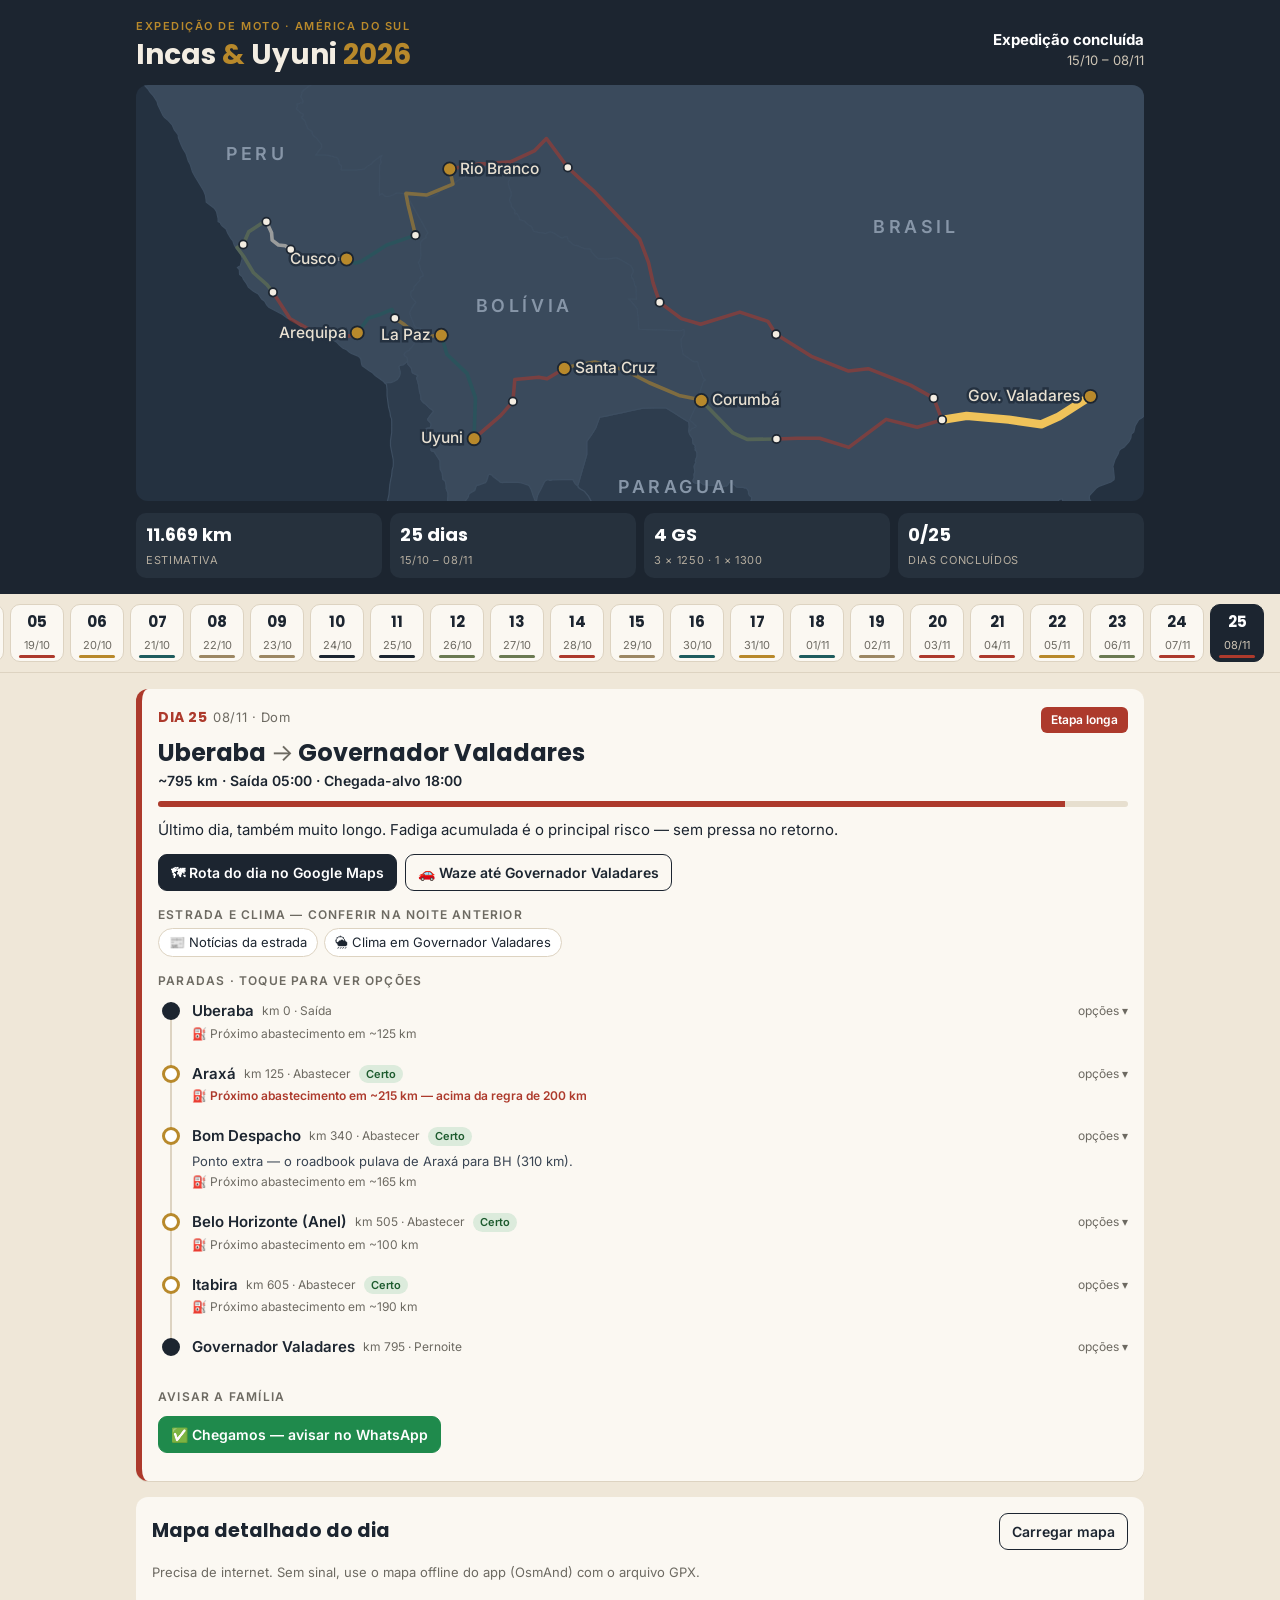
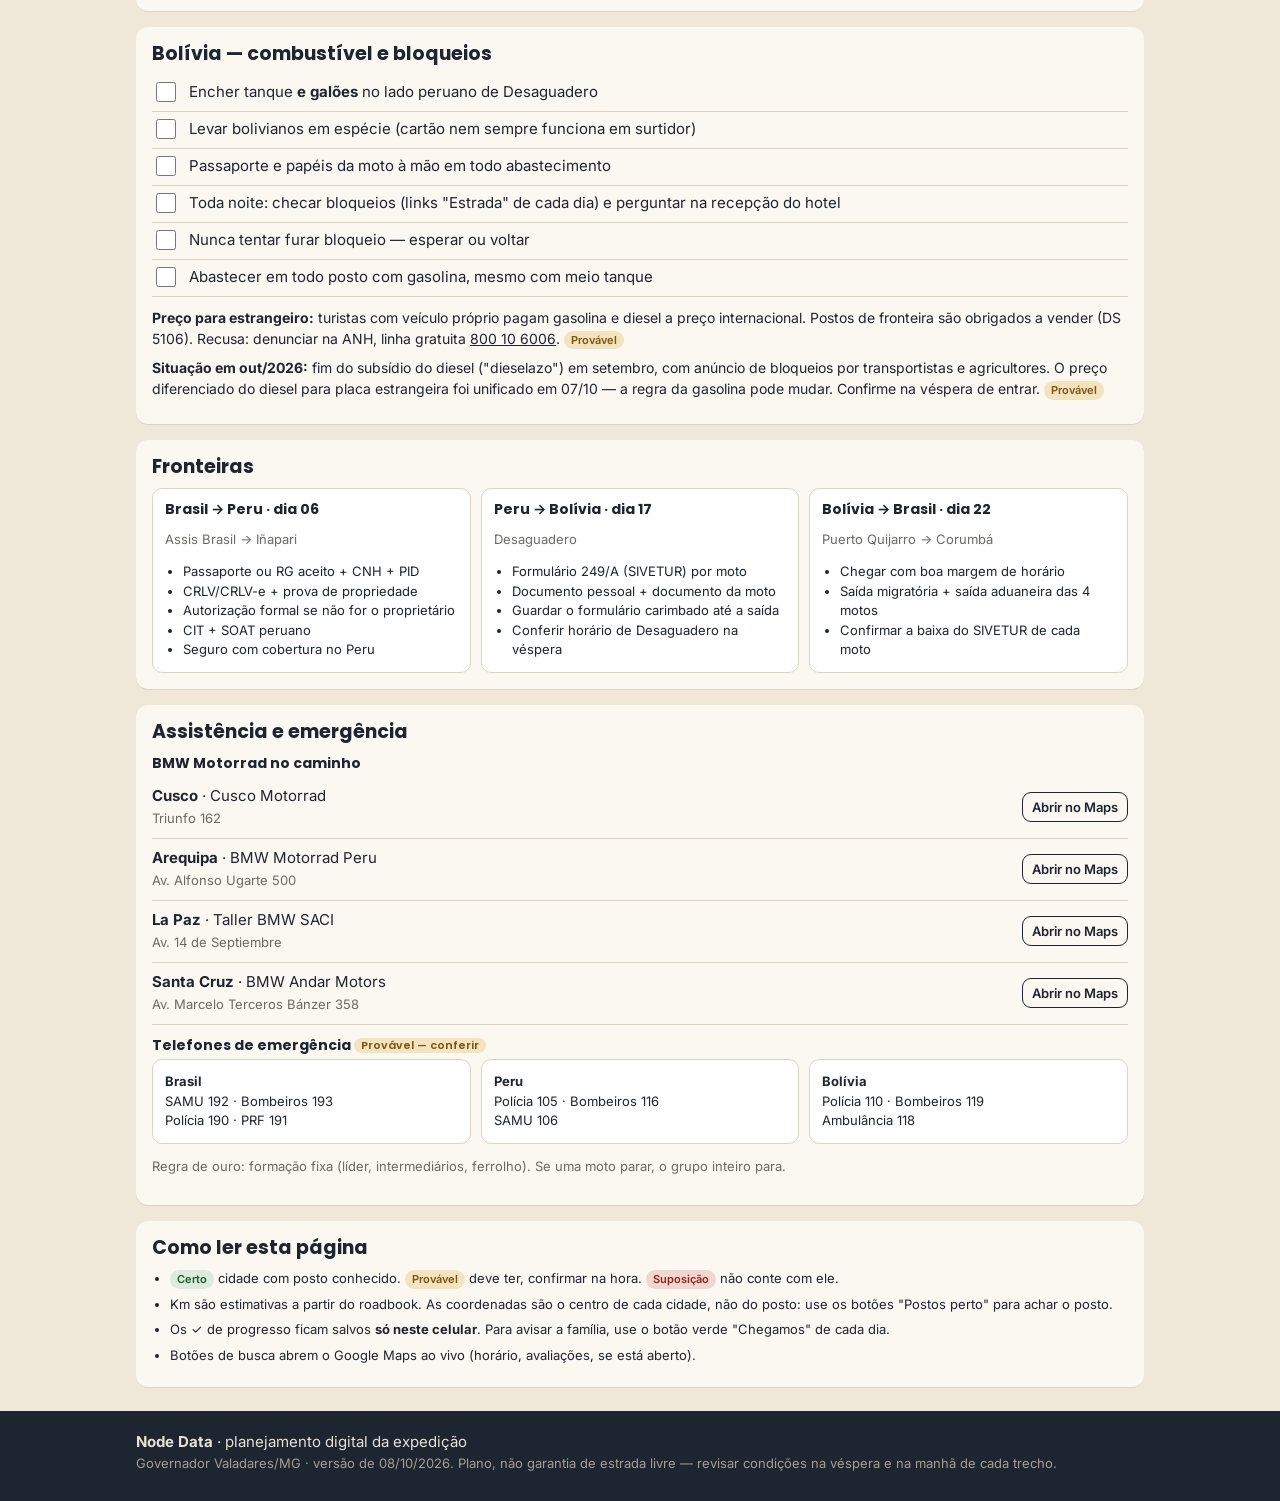
==== index.html @ 9c9b7388 "Site do roteiro Incas & Uyuni 2026 Co-Authored-By: Claude Opus 5.5 <noreply@anthropic.com> Claude-Se" ====
<!doctype html>
<html lang="pt-BR">
<head>
<meta charset="utf-8">
<meta name="viewport" content="width=device-width,initial-scale=1,viewport-fit=cover">
<title>Incas &amp; Uyuni 2026</title>
<meta name="description" content="Roteiro dia a dia da expedição de moto Governador Valadares → Peru → Bolívia → Governador Valadares.">
<meta name="theme-color" content="#1c2530">
<link rel="preconnect" href="https://fonts.googleapis.com">
<link href="https://fonts.googleapis.com/css2?family=Poppins:wght@600;700&family=Inter:wght@400;500;600&display=swap" rel="stylesheet">
<link rel="stylesheet" href="vendor/leaflet.css">
<link rel="stylesheet" href="style.css">
</head>
<body>
<header class="top">
  <div class="wrap top-in">
    <div>
      <div class="eyebrow">Expedição de moto · América do Sul</div>
      <h1>Incas <span class="amp">&amp;</span> Uyuni <span class="yr">2026</span></h1>
    </div>
    <div id="status" class="status"></div>
  </div>
</header>

<section class="hero">
  <div class="wrap">
    <div class="mapbox" id="samap" aria-label="Mapa da rota na América do Sul"></div>
    <div class="stats" id="stats"></div>
  </div>
</section>

<nav class="days" id="days" aria-label="Dias da expedição"></nav>

<main class="wrap">
  <article id="day" class="day"></article>

  <section class="panel" id="detail-map-panel">
    <div class="panel-h">
      <h2>Mapa detalhado do dia</h2>
      <button class="btn ghost" id="loadmap">Carregar mapa</button>
    </div>
    <p class="muted small" id="map-hint">Precisa de internet. Sem sinal, use o mapa offline do app (OsmAnd) com o arquivo GPX.</p>
    <div id="lmap" class="lmap" hidden></div>
  </section>

  <section class="panel" id="bolivia">
    <h2>Bolívia — combustível e bloqueios</h2>
    <ul class="check" data-group="bo">
      <li><label><input type="checkbox" data-k="bo1"> <span>Encher tanque <b>e galões</b> no lado peruano de Desaguadero</span></label></li>
      <li><label><input type="checkbox" data-k="bo2"> <span>Levar bolivianos em espécie (cartão nem sempre funciona em surtidor)</span></label></li>
      <li><label><input type="checkbox" data-k="bo3"> <span>Passaporte e papéis da moto à mão em todo abastecimento</span></label></li>
      <li><label><input type="checkbox" data-k="bo4"> <span>Toda noite: checar bloqueios (links "Estrada" de cada dia) e perguntar na recepção do hotel</span></label></li>
      <li><label><input type="checkbox" data-k="bo5"> <span>Nunca tentar furar bloqueio — esperar ou voltar</span></label></li>
      <li><label><input type="checkbox" data-k="bo6"> <span>Abastecer em todo posto com gasolina, mesmo com meio tanque</span></label></li>
    </ul>
    <div class="note">
      <p><b>Preço para estrangeiro:</b> turistas com veículo próprio pagam gasolina e diesel a preço internacional. Postos de fronteira são obrigados a vender (DS 5106). Recusa: denunciar na ANH, linha gratuita <a href="tel:800106006">800 10 6006</a>. <span class="tag p">Provável</span></p>
      <p><b>Situação em out/2026:</b> fim do subsídio do diesel ("dieselazo") em setembro, com anúncio de bloqueios por transportistas e agricultores. O preço diferenciado do diesel para placa estrangeira foi unificado em 07/10 — a regra da gasolina pode mudar. Confirme na véspera de entrar. <span class="tag p">Provável</span></p>
    </div>
  </section>

  <section class="panel" id="borders">
    <h2>Fronteiras</h2>
    <div class="grid3">
      <div class="card"><h3>Brasil → Peru · dia 06</h3><p class="small muted">Assis Brasil → Iñapari</p><ul class="small"><li>Passaporte ou RG aceito + CNH + PID</li><li>CRLV/CRLV-e + prova de propriedade</li><li>Autorização formal se não for o proprietário</li><li>CIT + SOAT peruano</li><li>Seguro com cobertura no Peru</li></ul></div>
      <div class="card"><h3>Peru → Bolívia · dia 17</h3><p class="small muted">Desaguadero</p><ul class="small"><li>Formulário 249/A (SIVETUR) por moto</li><li>Documento pessoal + documento da moto</li><li>Guardar o formulário carimbado até a saída</li><li>Conferir horário de Desaguadero na véspera</li></ul></div>
      <div class="card"><h3>Bolívia → Brasil · dia 22</h3><p class="small muted">Puerto Quijarro → Corumbá</p><ul class="small"><li>Chegar com boa margem de horário</li><li>Saída migratória + saída aduaneira das 4 motos</li><li>Confirmar a baixa do SIVETUR de cada moto</li></ul></div>
    </div>
  </section>

  <section class="panel" id="help">
    <h2>Assistência e emergência</h2>
    <h3 class="sub">BMW Motorrad no caminho</h3>
    <div id="bmw" class="list"></div>
    <h3 class="sub">Telefones de emergência <span class="tag p">Provável — conferir</span></h3>
    <div class="grid3 small">
      <div class="card"><b>Brasil</b><br>SAMU 192 · Bombeiros 193<br>Polícia 190 · PRF 191</div>
      <div class="card"><b>Peru</b><br>Polícia 105 · Bombeiros 116<br>SAMU 106</div>
      <div class="card"><b>Bolívia</b><br>Polícia 110 · Bombeiros 119<br>Ambulância 118</div>
    </div>
    <p class="small muted">Regra de ouro: formação fixa (líder, intermediários, ferrolho). Se uma moto parar, o grupo inteiro para.</p>
  </section>

  <section class="panel legend">
    <h2>Como ler esta página</h2>
    <ul class="small">
      <li><span class="tag c">Certo</span> cidade com posto conhecido. <span class="tag p">Provável</span> deve ter, confirmar na hora. <span class="tag s">Suposição</span> não conte com ele.</li>
      <li>Km são estimativas a partir do roadbook. As coordenadas são o centro de cada cidade, não do posto: use os botões "Postos perto" para achar o posto.</li>
      <li>Os ✓ de progresso ficam salvos <b>só neste celular</b>. Para avisar a família, use o botão verde "Chegamos" de cada dia.</li>
      <li>Botões de busca abrem o Google Maps ao vivo (horário, avaliações, se está aberto).</li>
    </ul>
  </section>
</main>

<footer class="foot">
  <div class="wrap">
    <div><b>Node Data</b> · planejamento digital da expedição</div>
    <div class="small muted">Governador Valadares/MG · versão de <span id="ver"></span>. Plano, não garantia de estrada livre — revisar condições na véspera e na manhã de cada trecho.</div>
  </div>
</footer>

<script src="data.js"></script>
<script src="samap.js"></script>
<script src="routes.js" onerror="window.ROUTES=null"></script>
<script src="vendor/leaflet.js"></script>
<script src="app.js"></script>
</body>
</html>
---- vendor/leaflet.css ----
/* required styles */

.leaflet-pane,
.leaflet-tile,
.leaflet-marker-icon,
.leaflet-marker-shadow,
.leaflet-tile-container,
.leaflet-pane > svg,
.leaflet-pane > canvas,
.leaflet-zoom-box,
.leaflet-image-layer,
.leaflet-layer {
	position: absolute;
	left: 0;
	top: 0;
	}
.leaflet-container {
	overflow: hidden;
	}
.leaflet-tile,
.leaflet-marker-icon,
.leaflet-marker-shadow {
	-webkit-user-select: none;
	   -moz-user-select: none;
	        user-select: none;
	  -webkit-user-drag: none;
	}
/* Prevents IE11 from highlighting tiles in blue */
.leaflet-tile::selection {
	background: transparent;
}
/* Safari renders non-retina tile on retina better with this, but Chrome is worse */
.leaflet-safari .leaflet-tile {
	image-rendering: -webkit-optimize-contrast;
	}
/* hack that prevents hw layers "stretching" when loading new tiles */
.leaflet-safari .leaflet-tile-container {
	width: 1600px;
	height: 1600px;
	-webkit-transform-origin: 0 0;
	}
.leaflet-marker-icon,
.leaflet-marker-shadow {
	display: block;
	}
/* .leaflet-container svg: reset svg max-width decleration shipped in Joomla! (joomla.org) 3.x */
/* .leaflet-container img: map is broken in FF if you have max-width: 100% on tiles */
.leaflet-container .leaflet-overlay-pane svg {
	max-width: none !important;
	max-height: none !important;
	}
.leaflet-container .leaflet-marker-pane img,
.leaflet-container .leaflet-shadow-pane img,
.leaflet-container .leaflet-tile-pane img,
.leaflet-container img.leaflet-image-layer,
.leaflet-container .leaflet-tile {
	max-width: none !important;
	max-height: none !important;
	width: auto;
	padding: 0;
	}

.leaflet-container img.leaflet-tile {
	/* See: https://bugs.chromium.org/p/chromium/issues/detail?id=600120 */
	mix-blend-mode: plus-lighter;
}

.leaflet-container.leaflet-touch-zoom {
	-ms-touch-action: pan-x pan-y;
	touch-action: pan-x pan-y;
	}
.leaflet-container.leaflet-touch-drag {
	-ms-touch-action: pinch-zoom;
	/* Fallback for FF which doesn't support pinch-zoom */
	touch-action: none;
	touch-action: pinch-zoom;
}
.leaflet-container.leaflet-touch-drag.leaflet-touch-zoom {
	-ms-touch-action: none;
	touch-action: none;
}
.leaflet-container {
	-webkit-tap-highlight-color: transparent;
}
.leaflet-container a {
	-webkit-tap-highlight-color: rgba(51, 181, 229, 0.4);
}
.leaflet-tile {
	filter: inherit;
	visibility: hidden;
	}
.leaflet-tile-loaded {
	visibility: inherit;
	}
.leaflet-zoom-box {
	width: 0;
	height: 0;
	-moz-box-sizing: border-box;
	     box-sizing: border-box;
	z-index: 800;
	}
/* workaround for https://bugzilla.mozilla.org/show_bug.cgi?id=888319 */
.leaflet-overlay-pane svg {
	-moz-user-select: none;
	}

.leaflet-pane         { z-index: 400; }

.leaflet-tile-pane    { z-index: 200; }
.leaflet-overlay-pane { z-index: 400; }
.leaflet-shadow-pane  { z-index: 500; }
.leaflet-marker-pane  { z-index: 600; }
.leaflet-tooltip-pane   { z-index: 650; }
.leaflet-popup-pane   { z-index: 700; }

.leaflet-map-pane canvas { z-index: 100; }
.leaflet-map-pane svg    { z-index: 200; }

.leaflet-vml-shape {
	width: 1px;
	height: 1px;
	}
.lvml {
	behavior: url(#default#VML);
	display: inline-block;
	position: absolute;
	}


/* control positioning */

.leaflet-control {
	position: relative;
	z-index: 800;
	pointer-events: visiblePainted; /* IE 9-10 doesn't have auto */
	pointer-events: auto;
	}
.leaflet-top,
.leaflet-bottom {
	position: absolute;
	z-index: 1000;
	pointer-events: none;
	}
.leaflet-top {
	top: 0;
	}
.leaflet-right {
	right: 0;
	}
.leaflet-bottom {
	bottom: 0;
	}
.leaflet-left {
	left: 0;
	}
.leaflet-control {
	float: left;
	clear: both;
	}
.leaflet-right .leaflet-control {
	float: right;
	}
.leaflet-top .leaflet-control {
	margin-top: 10px;
	}
.leaflet-bottom .leaflet-control {
	margin-bottom: 10px;
	}
.leaflet-left .leaflet-control {
	margin-left: 10px;
	}
.leaflet-right .leaflet-control {
	margin-right: 10px;
	}


/* zoom and fade animations */

.leaflet-fade-anim .leaflet-popup {
	opacity: 0;
	-webkit-transition: opacity 0.2s linear;
	   -moz-transition: opacity 0.2s linear;
	        transition: opacity 0.2s linear;
	}
.leaflet-fade-anim .leaflet-map-pane .leaflet-popup {
	opacity: 1;
	}
.leaflet-zoom-animated {
	-webkit-transform-origin: 0 0;
	    -ms-transform-origin: 0 0;
	        transform-origin: 0 0;
	}
svg.leaflet-zoom-animated {
	will-change: transform;
}

.leaflet-zoom-anim .leaflet-zoom-animated {
	-webkit-transition: -webkit-transform 0.25s cubic-bezier(0,0,0.25,1);
	   -moz-transition:    -moz-transform 0.25s cubic-bezier(0,0,0.25,1);
	        transition:         transform 0.25s cubic-bezier(0,0,0.25,1);
	}
.leaflet-zoom-anim .leaflet-tile,
.leaflet-pan-anim .leaflet-tile {
	-webkit-transition: none;
	   -moz-transition: none;
	        transition: none;
	}

.leaflet-zoom-anim .leaflet-zoom-hide {
	visibility: hidden;
	}


/* cursors */

.leaflet-interactive {
	cursor: pointer;
	}
.leaflet-grab {
	cursor: -webkit-grab;
	cursor:    -moz-grab;
	cursor:         grab;
	}
.leaflet-crosshair,
.leaflet-crosshair .leaflet-interactive {
	cursor: crosshair;
	}
.leaflet-popup-pane,
.leaflet-control {
	cursor: auto;
	}
.leaflet-dragging .leaflet-grab,
.leaflet-dragging .leaflet-grab .leaflet-interactive,
.leaflet-dragging .leaflet-marker-draggable {
	cursor: move;
	cursor: -webkit-grabbing;
	cursor:    -moz-grabbing;
	cursor:         grabbing;
	}

/* marker & overlays interactivity */
.leaflet-marker-icon,
.leaflet-marker-shadow,
.leaflet-image-layer,
.leaflet-pane > svg path,
.leaflet-tile-container {
	pointer-events: none;
	}

.leaflet-marker-icon.leaflet-interactive,
.leaflet-image-layer.leaflet-interactive,
.leaflet-pane > svg path.leaflet-interactive,
svg.leaflet-image-layer.leaflet-interactive path {
	pointer-events: visiblePainted; /* IE 9-10 doesn't have auto */
	pointer-events: auto;
	}

/* visual tweaks */

.leaflet-container {
	background: #ddd;
	outline-offset: 1px;
	}
.leaflet-container a {
	color: #0078A8;
	}
.leaflet-zoom-box {
	border: 2px dotted #38f;
	background: rgba(255,255,255,0.5);
	}


/* general typography */
.leaflet-container {
	font-family: "Helvetica Neue", Arial, Helvetica, sans-serif;
	font-size: 12px;
	font-size: 0.75rem;
	line-height: 1.5;
	}


/* general toolbar styles */

.leaflet-bar {
	box-shadow: 0 1px 5px rgba(0,0,0,0.65);
	border-radius: 4px;
	}
.leaflet-bar a {
	background-color: #fff;
	border-bottom: 1px solid #ccc;
	width: 26px;
	height: 26px;
	line-height: 26px;
	display: block;
	text-align: center;
	text-decoration: none;
	color: black;
	}
.leaflet-bar a,
.leaflet-control-layers-toggle {
	background-position: 50% 50%;
	background-repeat: no-repeat;
	display: block;
	}
.leaflet-bar a:hover,
.leaflet-bar a:focus {
	background-color: #f4f4f4;
	}
.leaflet-bar a:first-child {
	border-top-left-radius: 4px;
	border-top-right-radius: 4px;
	}
.leaflet-bar a:last-child {
	border-bottom-left-radius: 4px;
	border-bottom-right-radius: 4px;
	border-bottom: none;
	}
.leaflet-bar a.leaflet-disabled {
	cursor: default;
	background-color: #f4f4f4;
	color: #bbb;
	}

.leaflet-touch .leaflet-bar a {
	width: 30px;
	height: 30px;
	line-height: 30px;
	}
.leaflet-touch .leaflet-bar a:first-child {
	border-top-left-radius: 2px;
	border-top-right-radius: 2px;
	}
.leaflet-touch .leaflet-bar a:last-child {
	border-bottom-left-radius: 2px;
	border-bottom-right-radius: 2px;
	}

/* zoom control */

.leaflet-control-zoom-in,
.leaflet-control-zoom-out {
	font: bold 18px 'Lucida Console', Monaco, monospace;
	text-indent: 1px;
	}

.leaflet-touch .leaflet-control-zoom-in, .leaflet-touch .leaflet-control-zoom-out  {
	font-size: 22px;
	}


/* layers control */

.leaflet-control-layers {
	box-shadow: 0 1px 5px rgba(0,0,0,0.4);
	background: #fff;
	border-radius: 5px;
	}
.leaflet-control-layers-toggle {
	background-image: url(images/layers.png);
	width: 36px;
	height: 36px;
	}
.leaflet-retina .leaflet-control-layers-toggle {
	background-image: url(images/layers-2x.png);
	background-size: 26px 26px;
	}
.leaflet-touch .leaflet-control-layers-toggle {
	width: 44px;
	height: 44px;
	}
.leaflet-control-layers .leaflet-control-layers-list,
.leaflet-control-layers-expanded .leaflet-control-layers-toggle {
	display: none;
	}
.leaflet-control-layers-expanded .leaflet-control-layers-list {
	display: block;
	position: relative;
	}
.leaflet-control-layers-expanded {
	padding: 6px 10px 6px 6px;
	color: #333;
	background: #fff;
	}
.leaflet-control-layers-scrollbar {
	overflow-y: scroll;
	overflow-x: hidden;
	padding-right: 5px;
	}
.leaflet-control-layers-selector {
	margin-top: 2px;
	position: relative;
	top: 1px;
	}
.leaflet-control-layers label {
	display: block;
	font-size: 13px;
	font-size: 1.08333em;
	}
.leaflet-control-layers-separator {
	height: 0;
	border-top: 1px solid #ddd;
	margin: 5px -10px 5px -6px;
	}

/* Default icon URLs */
.leaflet-default-icon-path { /* used only in path-guessing heuristic, see L.Icon.Default */
	background-image: url(images/marker-icon.png);
	}


/* attribution and scale controls */

.leaflet-container .leaflet-control-attribution {
	background: #fff;
	background: rgba(255, 255, 255, 0.8);
	margin: 0;
	}
.leaflet-control-attribution,
.leaflet-control-scale-line {
	padding: 0 5px;
	color: #333;
	line-height: 1.4;
	}
.leaflet-control-attribution a {
	text-decoration: none;
	}
.leaflet-control-attribution a:hover,
.leaflet-control-attribution a:focus {
	text-decoration: underline;
	}
.leaflet-attribution-flag {
	display: inline !important;
	vertical-align: baseline !important;
	width: 1em;
	height: 0.6669em;
	}
.leaflet-left .leaflet-control-scale {
	margin-left: 5px;
	}
.leaflet-bottom .leaflet-control-scale {
	margin-bottom: 5px;
	}
.leaflet-control-scale-line {
	border: 2px solid #777;
	border-top: none;
	line-height: 1.1;
	padding: 2px 5px 1px;
	white-space: nowrap;
	-moz-box-sizing: border-box;
	     box-sizing: border-box;
	background: rgba(255, 255, 255, 0.8);
	text-shadow: 1px 1px #fff;
	}
.leaflet-control-scale-line:not(:first-child) {
	border-top: 2px solid #777;
	border-bottom: none;
	margin-top: -2px;
	}
.leaflet-control-scale-line:not(:first-child):not(:last-child) {
	border-bottom: 2px solid #777;
	}

.leaflet-touch .leaflet-control-attribution,
.leaflet-touch .leaflet-control-layers,
.leaflet-touch .leaflet-bar {
	box-shadow: none;
	}
.leaflet-touch .leaflet-control-layers,
.leaflet-touch .leaflet-bar {
	border: 2px solid rgba(0,0,0,0.2);
	background-clip: padding-box;
	}


/* popup */

.leaflet-popup {
	position: absolute;
	text-align: center;
	margin-bottom: 20px;
	}
.leaflet-popup-content-wrapper {
	padding: 1px;
	text-align: left;
	border-radius: 12px;
	}
.leaflet-popup-content {
	margin: 13px 24px 13px 20px;
	line-height: 1.3;
	font-size: 13px;
	font-size: 1.08333em;
	min-height: 1px;
	}
.leaflet-popup-content p {
	margin: 17px 0;
	margin: 1.3em 0;
	}
.leaflet-popup-tip-container {
	width: 40px;
	height: 20px;
	position: absolute;
	left: 50%;
	margin-top: -1px;
	margin-left: -20px;
	overflow: hidden;
	pointer-events: none;
	}
.leaflet-popup-tip {
	width: 17px;
	height: 17px;
	padding: 1px;

	margin: -10px auto 0;
	pointer-events: auto;

	-webkit-transform: rotate(45deg);
	   -moz-transform: rotate(45deg);
	    -ms-transform: rotate(45deg);
	        transform: rotate(45deg);
	}
.leaflet-popup-content-wrapper,
.leaflet-popup-tip {
	background: white;
	color: #333;
	box-shadow: 0 3px 14px rgba(0,0,0,0.4);
	}
.leaflet-container a.leaflet-popup-close-button {
	position: absolute;
	top: 0;
	right: 0;
	border: none;
	text-align: center;
	width: 24px;
	height: 24px;
	font: 16px/24px Tahoma, Verdana, sans-serif;
	color: #757575;
	text-decoration: none;
	background: transparent;
	}
.leaflet-container a.leaflet-popup-close-button:hover,
.leaflet-container a.leaflet-popup-close-button:focus {
	color: #585858;
	}
.leaflet-popup-scrolled {
	overflow: auto;
	}

.leaflet-oldie .leaflet-popup-content-wrapper {
	-ms-zoom: 1;
	}
.leaflet-oldie .leaflet-popup-tip {
	width: 24px;
	margin: 0 auto;

	-ms-filter: "progid:DXImageTransform.Microsoft.Matrix(M11=0.70710678, M12=0.70710678, M21=-0.70710678, M22=0.70710678)";
	filter: progid:DXImageTransform.Microsoft.Matrix(M11=0.70710678, M12=0.70710678, M21=-0.70710678, M22=0.70710678);
	}

.leaflet-oldie .leaflet-control-zoom,
.leaflet-oldie .leaflet-control-layers,
.leaflet-oldie .leaflet-popup-content-wrapper,
.leaflet-oldie .leaflet-popup-tip {
	border: 1px solid #999;
	}


/* div icon */

.leaflet-div-icon {
	background: #fff;
	border: 1px solid #666;
	}


/* Tooltip */
/* Base styles for the element that has a tooltip */
.leaflet-tooltip {
	position: absolute;
	padding: 6px;
	background-color: #fff;
	border: 1px solid #fff;
	border-radius: 3px;
	color: #222;
	white-space: nowrap;
	-webkit-user-select: none;
	-moz-user-select: none;
	-ms-user-select: none;
	user-select: none;
	pointer-events: none;
	box-shadow: 0 1px 3px rgba(0,0,0,0.4);
	}
.leaflet-tooltip.leaflet-interactive {
	cursor: pointer;
	pointer-events: auto;
	}
.leaflet-tooltip-top:before,
.leaflet-tooltip-bottom:before,
.leaflet-tooltip-left:before,
.leaflet-tooltip-right:before {
	position: absolute;
	pointer-events: none;
	border: 6px solid transparent;
	background: transparent;
	content: "";
	}

/* Directions */

.leaflet-tooltip-bottom {
	margin-top: 6px;
}
.leaflet-tooltip-top {
	margin-top: -6px;
}
.leaflet-tooltip-bottom:before,
.leaflet-tooltip-top:before {
	left: 50%;
	margin-left: -6px;
	}
.leaflet-tooltip-top:before {
	bottom: 0;
	margin-bottom: -12px;
	border-top-color: #fff;
	}
.leaflet-tooltip-bottom:before {
	top: 0;
	margin-top: -12px;
	margin-left: -6px;
	border-bottom-color: #fff;
	}
.leaflet-tooltip-left {
	margin-left: -6px;
}
.leaflet-tooltip-right {
	margin-left: 6px;
}
.leaflet-tooltip-left:before,
.leaflet-tooltip-right:before {
	top: 50%;
	margin-top: -6px;
	}
.leaflet-tooltip-left:before {
	right: 0;
	margin-right: -12px;
	border-left-color: #fff;
	}
.leaflet-tooltip-right:before {
	left: 0;
	margin-left: -12px;
	border-right-color: #fff;
	}

/* Printing */

@media print {
	/* Prevent printers from removing background-images of controls. */
	.leaflet-control {
		-webkit-print-color-adjust: exact;
		print-color-adjust: exact;
		}
	}
---- style.css ----
:root{
  --ink:#1c2530; --ink2:#3a4553; --muted:#6d6a62; --paper:#efe7d8; --card:#fbf8f2; --line:#ddd3c1;
  --gold:#b8892b; --red:#ad3a2c; --teal:#1f5c5e; --olive:#6b7a52; --tan:#9c8763; --night:#1c2530;
  --green:#1f8a4c; --r:12px; color-scheme:light;
}
*{box-sizing:border-box}
html{-webkit-text-size-adjust:100%}
body{margin:0;background:var(--paper);color:var(--ink);font:15px/1.5 Inter,system-ui,-apple-system,"Segoe UI",Roboto,sans-serif}
h1,h2,h3{font-family:Poppins,Inter,system-ui,sans-serif;line-height:1.15;margin:0}
a{color:inherit}
.wrap{max-width:1040px;margin:0 auto;padding:0 16px}
.small{font-size:13px}.muted{color:var(--muted)}
.tag{display:inline-block;font-size:11px;font-weight:600;padding:1px 7px;border-radius:99px;vertical-align:middle;white-space:nowrap}
.tag.c{background:#dcebdc;color:#1d5b2e}.tag.p{background:#f3e3bf;color:#7a5410}.tag.s{background:#f2d6d0;color:#8a2a1d}

/* topo */
.top{background:var(--night);color:#f3ede2;padding:18px 0 14px}
.top-in{display:flex;justify-content:space-between;align-items:flex-end;gap:12px;flex-wrap:wrap}
.eyebrow{font-size:11px;letter-spacing:.14em;text-transform:uppercase;color:var(--gold);font-weight:600}
.top h1{font-size:28px;margin-top:4px}.amp,.yr{color:var(--gold)}
.status{font-size:13px;color:#cfc6b6;text-align:right}
.status b{color:#fff;font-size:15px}

/* mapa estilizado */
.hero{background:var(--night);padding:0 0 16px}
.mapbox{position:relative;border-radius:var(--r);overflow:hidden;background:#243140}
.mapbox svg{display:block;width:100%;height:auto}
.mapbox .country{fill:#2e3d4e;stroke:#3d4e61;stroke-width:1}
.mapbox .country.on{fill:#3a4a5c}
.mapbox .clabel{fill:#8796a8;font:600 15px Inter,sans-serif;letter-spacing:.2em;text-transform:uppercase}
.mapbox .seg{fill:none;stroke-linecap:round;stroke-linejoin:round;stroke-width:3;opacity:.55;cursor:pointer}
.mapbox .seg.done{opacity:.95}
.mapbox .seg.sel{stroke-width:7;opacity:1}
.mapbox .seg-hit{fill:none;stroke:transparent;stroke-width:22;cursor:pointer}
.mapbox .city{fill:#f3ede2;stroke:var(--night);stroke-width:1.5}
.mapbox .city.big{fill:var(--gold)}
.mapbox .cname{fill:#e9e1d2;font:500 13px Inter,sans-serif;paint-order:stroke;stroke:#243140;stroke-width:4px}
.stats{display:grid;grid-template-columns:repeat(4,1fr);gap:8px;margin-top:12px;color:#f3ede2}
.stats div{background:#26313d;border-radius:10px;padding:8px 10px}
.stats b{display:block;font:700 18px Poppins,sans-serif;color:#fff}
.stats span{font-size:11px;color:#b5ad9f;text-transform:uppercase;letter-spacing:.06em}

/* faixa de dias */
.days{position:sticky;top:0;z-index:500;background:var(--paper);border-bottom:1px solid var(--line);display:flex;gap:6px;overflow-x:auto;padding:10px 16px;scrollbar-width:none}
.days::-webkit-scrollbar{display:none}
.chip{flex:0 0 auto;border:1px solid var(--line);background:var(--card);border-radius:10px;padding:5px 9px;text-align:center;cursor:pointer;font:inherit;color:var(--ink);min-width:54px;position:relative}
.chip b{display:block;font:700 15px Poppins,sans-serif}
.chip small{font-size:11px;color:var(--muted)}
.chip i{position:absolute;left:8px;right:8px;bottom:3px;height:3px;border-radius:2px}
.chip.sel{background:var(--night);color:#fff;border-color:var(--night)}
.chip.sel small{color:#cfc6b6}
.chip.today::after{content:"hoje";position:absolute;top:-7px;right:-4px;background:var(--gold);color:#fff;font-size:9px;font-weight:700;padding:0 5px;border-radius:6px}
.chip.ok{border-color:var(--green)}
.chip.ok::before{content:"✓";position:absolute;top:-2px;left:4px;font-size:11px;color:var(--green);font-weight:700}

/* card do dia */
.day{margin:16px 0;background:var(--card);border-radius:var(--r);border-left:6px solid var(--red);padding:18px 16px 16px;box-shadow:0 1px 0 var(--line)}
.day-h{display:flex;justify-content:space-between;align-items:flex-start;gap:10px;flex-wrap:wrap}
.dnum{font:700 14px Poppins,sans-serif;letter-spacing:.04em}
.dnum span{font:400 13px Inter,sans-serif;color:var(--muted);margin-left:6px}
.badge{font-size:12px;font-weight:600;color:#fff;padding:4px 10px;border-radius:6px}
.day h2{font-size:24px;margin:6px 0 4px}
.day h2 .arr{color:var(--muted);font-weight:400}
.meta{font-weight:600;font-size:14px}
.bar{height:6px;background:#e7dfcf;border-radius:3px;margin:10px 0 12px;overflow:hidden}
.bar i{display:block;height:100%}
.lead{margin:0 0 12px}
.alert{border:1px solid;border-radius:10px;padding:10px 12px;margin:10px 0;font-size:14px}
.alert b{display:inline-block;color:#fff;font-size:11px;padding:2px 7px;border-radius:4px;margin-right:6px;letter-spacing:.04em}
.alert.warn{border-color:#d9b26a;background:#fbf2df}.alert.warn b{background:var(--gold)}
.alert.emerg{border-color:#c9c0ae;background:#f5f0e6}.alert.emerg b{background:var(--ink2)}
.alert.alt{border-color:#a8c1c0;background:#ecf3f2}.alert.alt b{background:var(--teal)}
.actions{display:flex;flex-wrap:wrap;gap:8px;margin:12px 0}
.btn{display:inline-flex;align-items:center;gap:6px;border:1px solid var(--ink);background:var(--ink);color:#fff;border-radius:9px;padding:9px 12px;font:600 14px Inter,sans-serif;text-decoration:none;cursor:pointer}
.btn.ghost{background:transparent;color:var(--ink)}
.btn.wa{background:var(--green);border-color:var(--green)}
.btn.sm{padding:6px 9px;font-size:13px}
.links{display:flex;flex-wrap:wrap;gap:6px;margin:6px 0 2px}
.links a{font-size:13px;border:1px solid var(--line);background:#fff;border-radius:99px;padding:4px 10px;text-decoration:none}
.links a:hover{border-color:var(--ink2)}
.sec-t{font:600 12px Inter,sans-serif;text-transform:uppercase;letter-spacing:.1em;color:var(--muted);margin:16px 0 6px}

/* paradas */
.stops{list-style:none;margin:0;padding:0}
.stop{position:relative;padding:0 0 0 34px}
.stop::before{content:"";position:absolute;left:12px;top:0;bottom:0;width:2px;background:var(--line)}
.stop:first-child::before{top:18px}.stop:last-child::before{bottom:calc(100% - 18px)}
.dot{position:absolute;left:4px;top:8px;width:18px;height:18px;border-radius:50%;background:#fff;border:3px solid var(--ink2);display:grid;place-items:center;font-size:10px}
.stop.fuel .dot{border-color:var(--gold)}
.stop.border .dot{border-color:var(--red);border-radius:4px}
.stop.end .dot,.stop.start .dot{background:var(--ink);border-color:var(--ink)}
.stop.done .dot{background:var(--green);border-color:var(--green);color:#fff}
.stop.done .dot::after{content:"✓";font-weight:700}
.sbox{padding:6px 0 14px}
.srow{display:flex;align-items:center;gap:8px;flex-wrap:wrap;cursor:pointer}
.sname{font-weight:600;font-size:15px}
.skm{font-size:12px;color:var(--muted)}
.gap{font-size:12px;color:var(--muted);margin:2px 0 0}
.gap.over{color:var(--red);font-weight:600}
.snote{font-size:13px;color:var(--ink2);margin:4px 0 0}
.sx{display:none;margin-top:8px}
.stop.open .sx{display:block}
.tick{display:flex;align-items:center;gap:8px;font-size:14px;margin:6px 0}
.tick input{width:20px;height:20px;accent-color:var(--green)}
.toggle{font-size:12px;color:var(--muted);margin-left:auto}

/* painéis */
.panel{background:var(--card);border-radius:var(--r);padding:16px;margin:16px 0;box-shadow:0 1px 0 var(--line)}
.panel h2{font-size:19px;margin-bottom:10px}
.panel-h{display:flex;justify-content:space-between;align-items:center;gap:8px}
.panel-h h2{margin:0}
h3.sub{font-size:14px;margin:12px 0 6px}
.lmap{height:420px;border-radius:10px;margin-top:10px;z-index:1}
.check{list-style:none;padding:0;margin:0 0 10px}
.check li{padding:6px 0;border-bottom:1px solid var(--line)}
.check label{display:flex;gap:10px;align-items:flex-start}
.check input{width:20px;height:20px;flex:0 0 auto;accent-color:var(--green);margin-top:1px}
.note p{margin:8px 0;font-size:14px}
.grid3{display:grid;grid-template-columns:repeat(3,1fr);gap:10px}
.card{background:#fff;border:1px solid var(--line);border-radius:10px;padding:12px}
.card h3{font-size:14px}
.card ul{padding-left:18px;margin:6px 0 0}
.list .item{display:flex;justify-content:space-between;align-items:center;gap:8px;padding:8px 0;border-bottom:1px solid var(--line);flex-wrap:wrap}
.legend ul{padding-left:18px;margin:0}
.legend li{margin:6px 0}
.foot{background:var(--night);color:#e9e1d2;padding:20px 0 28px;margin-top:24px}
.foot .muted{color:#a79f91}
.leaflet-popup-content{font:13px/1.45 Inter,sans-serif;margin:10px 12px}
.leaflet-popup-content .links a{font-size:12px;padding:3px 8px}

@media (max-width:720px){
  .grid3{grid-template-columns:1fr}
  .stats{grid-template-columns:repeat(2,1fr)}
  .top h1{font-size:24px}
  .status{text-align:left}
  .day h2{font-size:21px}
  .lmap{height:360px}
}
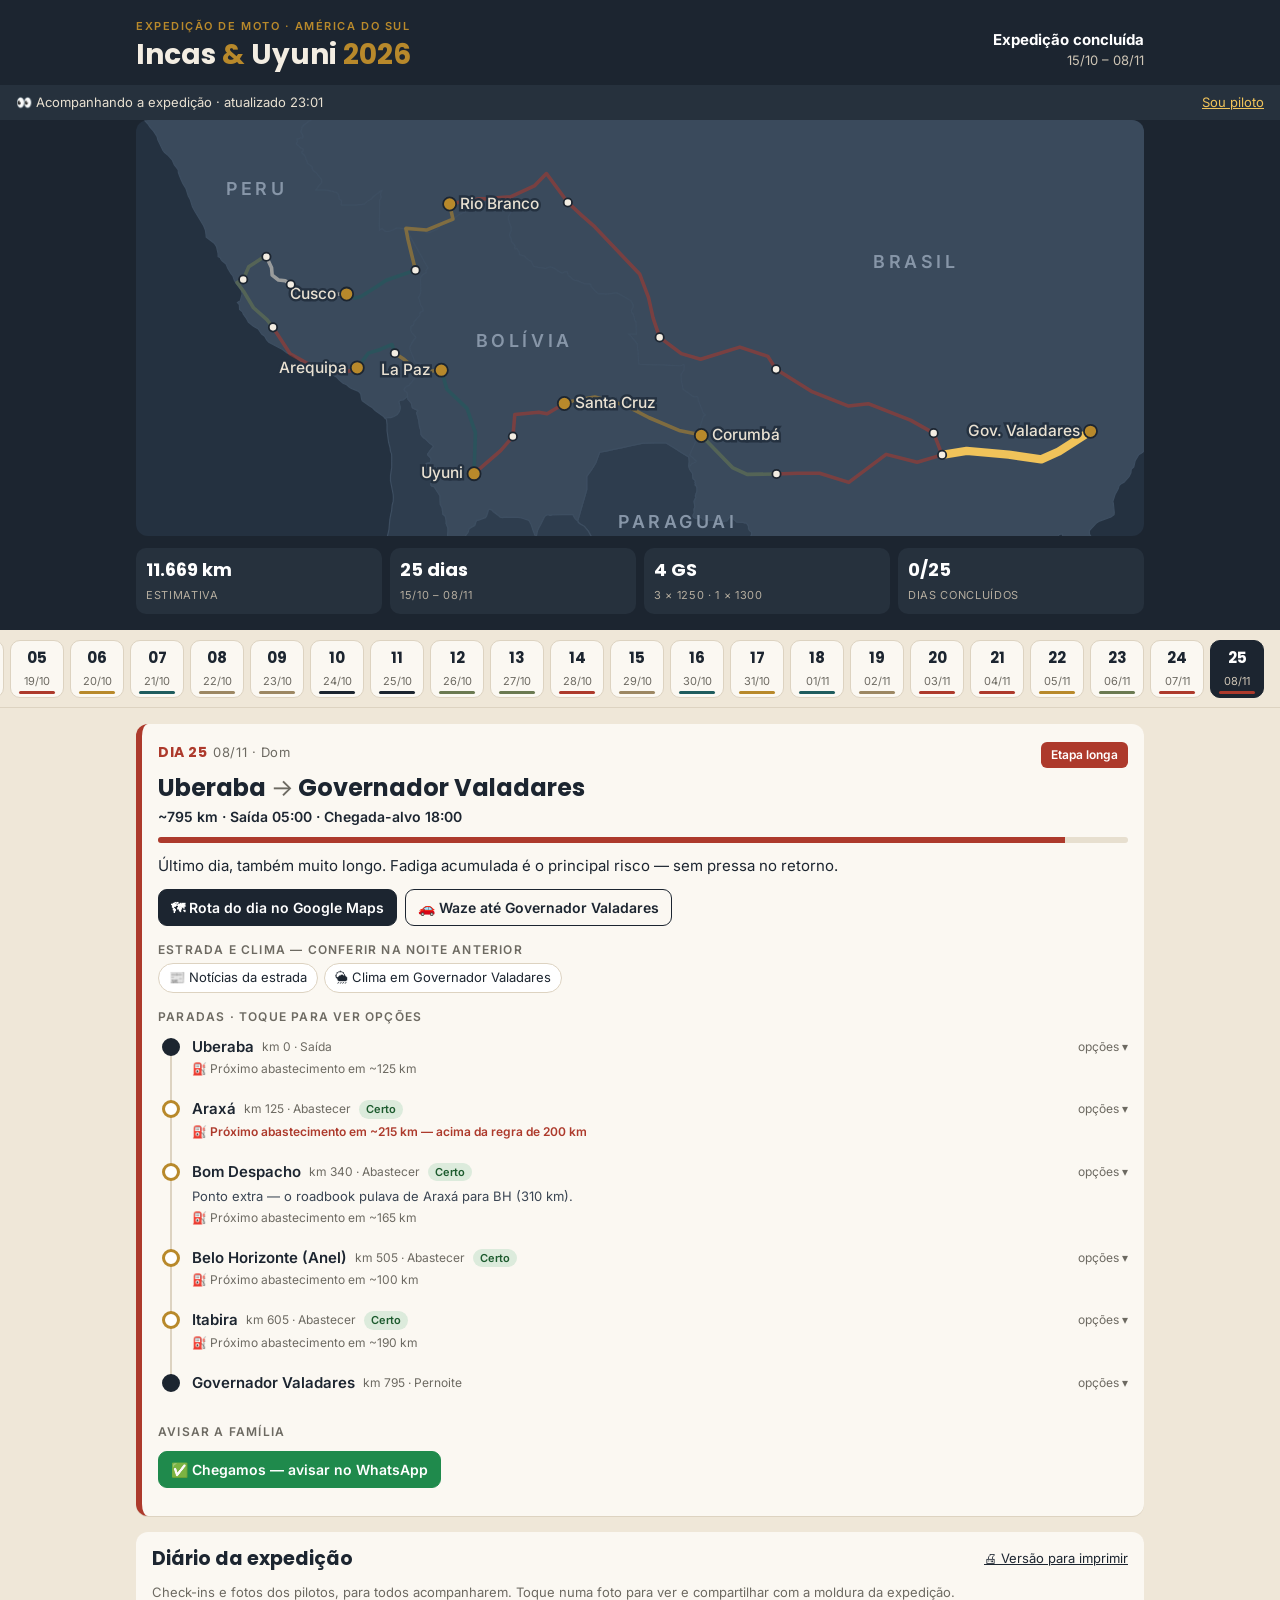
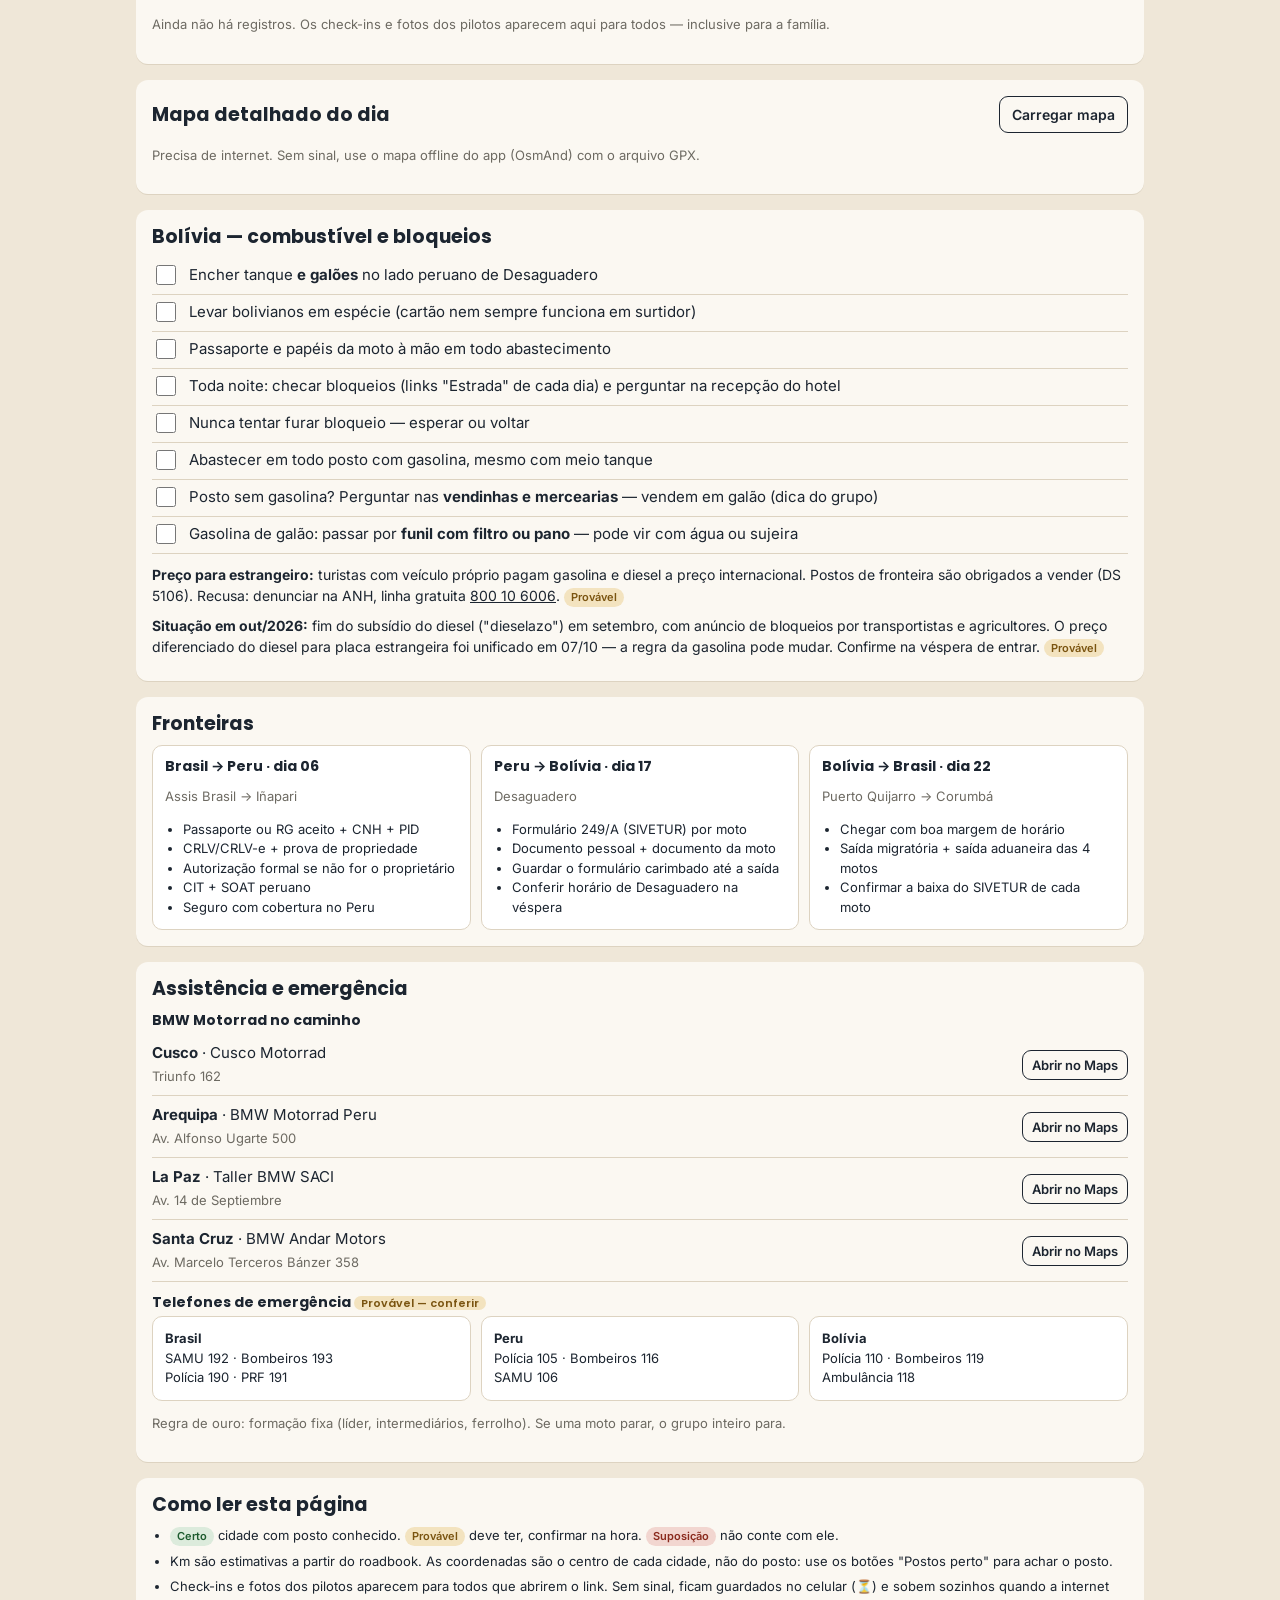
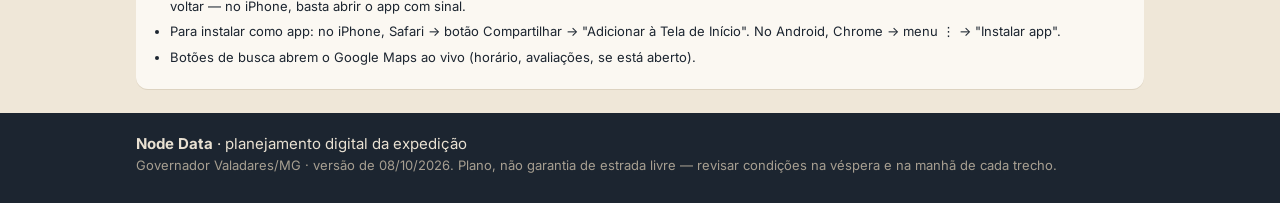
==== commit 9d73b1fd: "App offline (PWA), check-in compartilhado, fotos/vídeos por parada, moldura e versão para impressão " ====
--- a/index.html
+++ b/index.html
@@ -6,6 +6,12 @@
 <title>Incas &amp; Uyuni 2026</title>
 <meta name="description" content="Roteiro dia a dia da expedição de moto Governador Valadares → Peru → Bolívia → Governador Valadares.">
 <meta name="theme-color" content="#1c2530">
+<link rel="manifest" href="manifest.webmanifest">
+<link rel="apple-touch-icon" href="img/icon-180.png">
+<meta name="apple-mobile-web-app-capable" content="yes">
+<meta name="mobile-web-app-capable" content="yes">
+<meta name="apple-mobile-web-app-status-bar-style" content="black-translucent">
+<meta name="apple-mobile-web-app-title" content="Incas Uyuni">
 <link rel="preconnect" href="https://fonts.googleapis.com">
 <link href="https://fonts.googleapis.com/css2?family=Poppins:wght@600;700&family=Inter:wght@400;500;600&display=swap" rel="stylesheet">
 <link rel="stylesheet" href="vendor/leaflet.css">
@@ -21,6 +27,7 @@
     <div id="status" class="status"></div>
   </div>
 </header>
+<div class="syncbar" id="syncbar"></div>
 
 <section class="hero">
   <div class="wrap">
@@ -33,6 +40,12 @@
 
 <main class="wrap">
   <article id="day" class="day"></article>
+
+  <section class="panel" id="diario">
+    <div class="panel-h"><h2>Diário da expedição</h2><a class="lnk" href="imprimir.html">🖨 Versão para imprimir</a></div>
+    <p class="small muted">Check-ins e fotos dos pilotos, para todos acompanharem. Toque numa foto para ver e compartilhar com a moldura da expedição.</p>
+    <div id="diario-list"></div>
+  </section>
 
   <section class="panel" id="detail-map-panel">
     <div class="panel-h">
@@ -52,6 +65,8 @@
       <li><label><input type="checkbox" data-k="bo4"> <span>Toda noite: checar bloqueios (links "Estrada" de cada dia) e perguntar na recepção do hotel</span></label></li>
       <li><label><input type="checkbox" data-k="bo5"> <span>Nunca tentar furar bloqueio — esperar ou voltar</span></label></li>
       <li><label><input type="checkbox" data-k="bo6"> <span>Abastecer em todo posto com gasolina, mesmo com meio tanque</span></label></li>
+      <li><label><input type="checkbox" data-k="bo7"> <span>Posto sem gasolina? Perguntar nas <b>vendinhas e mercearias</b> — vendem em galão (dica do grupo)</span></label></li>
+      <li><label><input type="checkbox" data-k="bo8"> <span>Gasolina de galão: passar por <b>funil com filtro ou pano</b> — pode vir com água ou sujeira</span></label></li>
     </ul>
     <div class="note">
       <p><b>Preço para estrangeiro:</b> turistas com veículo próprio pagam gasolina e diesel a preço internacional. Postos de fronteira são obrigados a vender (DS 5106). Recusa: denunciar na ANH, linha gratuita <a href="tel:800106006">800 10 6006</a>. <span class="tag p">Provável</span></p>
@@ -86,7 +101,8 @@
     <ul class="small">
       <li><span class="tag c">Certo</span> cidade com posto conhecido. <span class="tag p">Provável</span> deve ter, confirmar na hora. <span class="tag s">Suposição</span> não conte com ele.</li>
       <li>Km são estimativas a partir do roadbook. As coordenadas são o centro de cada cidade, não do posto: use os botões "Postos perto" para achar o posto.</li>
-      <li>Os ✓ de progresso ficam salvos <b>só neste celular</b>. Para avisar a família, use o botão verde "Chegamos" de cada dia.</li>
+      <li>Check-ins e fotos dos pilotos aparecem para todos que abrirem o link. Sem sinal, ficam guardados no celular (⏳) e sobem sozinhos quando a internet voltar — no iPhone, basta abrir o app com sinal.</li>
+      <li>Para instalar como app: no iPhone, Safari → botão Compartilhar → "Adicionar à Tela de Início". No Android, Chrome → menu ⋮ → "Instalar app".</li>
       <li>Botões de busca abrem o Google Maps ao vivo (horário, avaliações, se está aberto).</li>
     </ul>
   </section>
@@ -99,10 +115,14 @@
   </div>
 </footer>
 
+<script src="config.js"></script>
+<script src="sync.js"></script>
+<script src="media.js"></script>
 <script src="data.js"></script>
 <script src="samap.js"></script>
 <script src="routes.js" onerror="window.ROUTES=null"></script>
 <script src="vendor/leaflet.js"></script>
 <script src="app.js"></script>
+<script>if ("serviceWorker" in navigator) addEventListener("load", () => navigator.serviceWorker.register("sw.js").catch(() => {}));</script>
 </body>
 </html>
--- a/style.css
+++ b/style.css
@@ -128,6 +128,36 @@
 .leaflet-popup-content{font:13px/1.45 Inter,sans-serif;margin:10px 12px}
 .leaflet-popup-content .links a{font-size:12px;padding:3px 8px}
 
+/* barra de sincronização / piloto */
+.syncbar{background:#26313d;color:#e9e1d2;font-size:13px;padding:8px 16px;display:flex;gap:10px;align-items:center;justify-content:space-between;flex-wrap:wrap}
+.syncbar .err{color:#f3a596}
+.lnk{background:none;border:0;padding:0;color:inherit;text-decoration:underline;font:inherit;font-size:13px;cursor:pointer}
+.syncbar .lnk{color:#f0c35a}
+.pact{display:flex;gap:8px;flex-wrap:wrap;margin:6px 0 8px}
+.pact .btn{cursor:pointer}
+.snote.ok{color:var(--green);font-weight:600}
+.cks{list-style:none;padding:0;margin:6px 0;font-size:13px}
+.cks li{padding:2px 0}
+.thumbs{display:flex;flex-wrap:wrap;gap:6px;margin:8px 0}
+.th{width:72px;height:72px;border-radius:8px;border:0;background:#ddd center/cover no-repeat;position:relative;cursor:pointer;padding:0}
+.th.vid::after{content:"▶";position:absolute;inset:0;display:grid;place-items:center;color:#fff;font-size:22px;text-shadow:0 1px 4px #000}
+.th i{position:absolute;right:3px;bottom:2px;font-style:normal;font-size:12px}
+.more{align-self:center;font-size:13px;color:var(--muted)}
+.dentry{border-top:1px solid var(--line);padding:10px 0}
+.dentry .dh{display:flex;gap:6px;align-items:baseline;flex-wrap:wrap;font-size:14px}
+.dentry .lnk{margin-left:auto;color:var(--teal)}
+#toast{position:fixed;left:50%;bottom:24px;transform:translateX(-50%) translateY(20px);background:var(--ink);color:#fff;padding:10px 14px;border-radius:10px;font-size:14px;opacity:0;transition:.25s;z-index:3000;max-width:calc(100% - 32px);pointer-events:none}
+#toast.on{opacity:1;transform:translateX(-50%)}
+#viewer,#pdlg{position:fixed;inset:0;background:rgba(10,14,20,.88);z-index:2500;display:none;align-items:center;justify-content:center;padding:16px}
+#viewer.on,#pdlg.on{display:flex}
+.vbox{background:var(--card);border-radius:12px;padding:12px;max-width:720px;width:100%;max-height:100%;overflow:auto}
+.vbox img,.vbox video{width:100%;max-height:68vh;object-fit:contain;background:#000;border-radius:8px;display:block}
+.vmeta{font-size:13px;margin:8px 0}
+.pbox h3{margin-bottom:6px}
+.pbox label{display:block;font-size:13px;font-weight:600;margin:10px 0}
+.pbox input{display:block;width:100%;margin-top:4px;padding:10px;border:1px solid var(--line);border-radius:8px;font:16px Inter,sans-serif}
+.err{color:var(--red)}
+
 @media (max-width:720px){
   .grid3{grid-template-columns:1fr}
   .stats{grid-template-columns:repeat(2,1fr)}
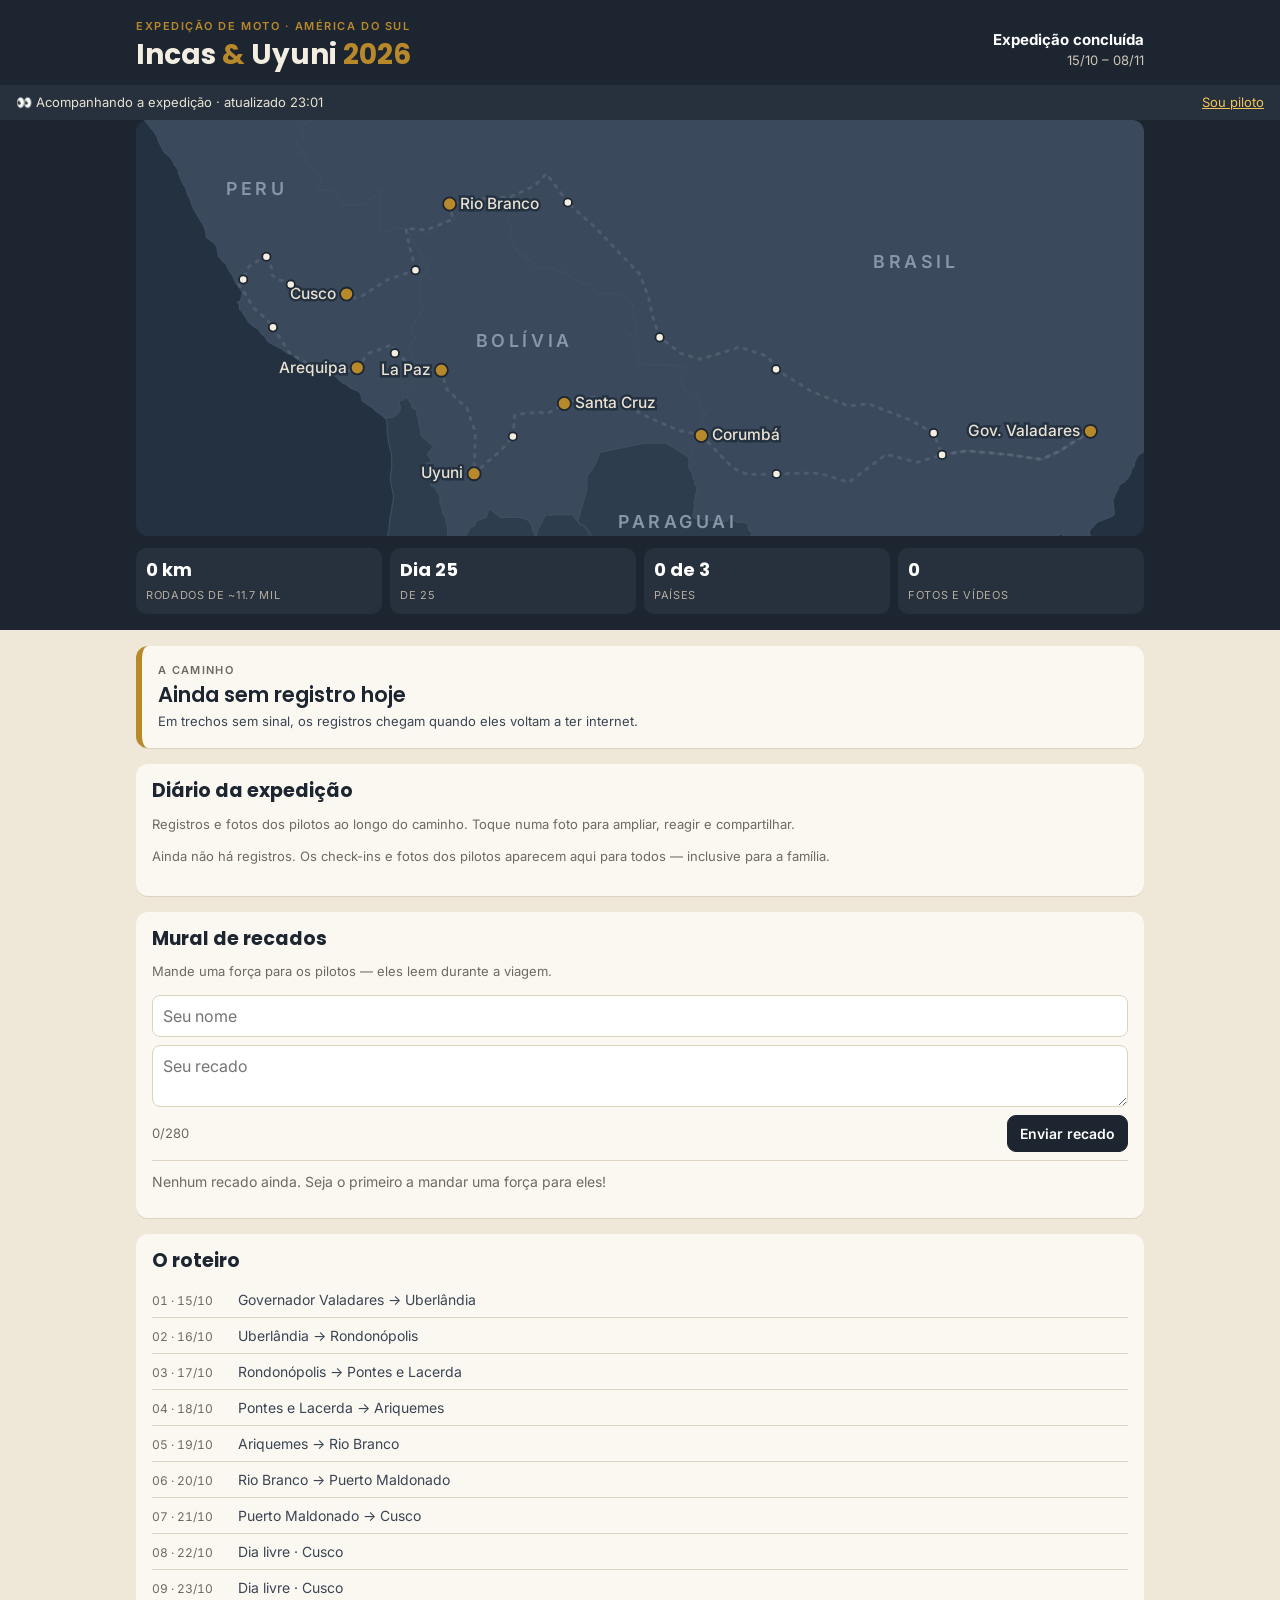
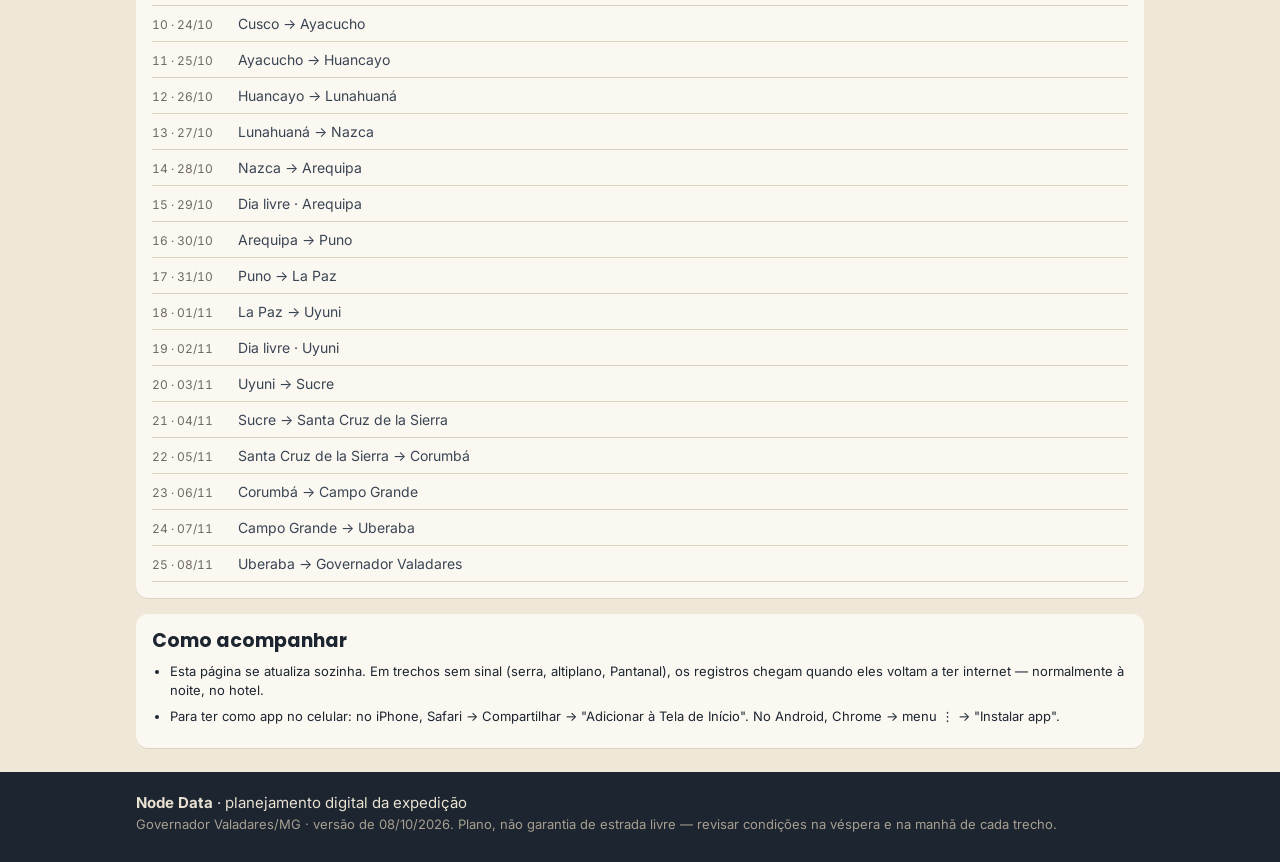
==== commit 5bde1938: "Versão da família, mural de recados, reações nas fotos e corte dos dados de teste - Família (sem cód" ====
--- a/index.html
+++ b/index.html
@@ -36,18 +36,43 @@
   </div>
 </section>
 
-<nav class="days" id="days" aria-label="Dias da expedição"></nav>
+<nav class="days pilot-only" id="days" aria-label="Dias da expedição"></nav>
 
 <main class="wrap">
-  <article id="day" class="day"></article>
+  <section class="panel where family-only" id="onde"></section>
+  <article id="day" class="day pilot-only"></article>
 
   <section class="panel" id="diario">
-    <div class="panel-h"><h2>Diário da expedição</h2><a class="lnk" href="imprimir.html">🖨 Versão para imprimir</a></div>
-    <p class="small muted">Check-ins e fotos dos pilotos, para todos acompanharem. Toque numa foto para ver e compartilhar com a moldura da expedição.</p>
+    <div class="panel-h"><h2>Diário da expedição</h2><a class="lnk pilot-only" href="imprimir.html">🖨 Versão para imprimir</a></div>
+    <p class="small muted">Registros e fotos dos pilotos ao longo do caminho. Toque numa foto para ampliar, reagir e compartilhar.</p>
     <div id="diario-list"></div>
   </section>
 
-  <section class="panel" id="detail-map-panel">
+  <section class="panel" id="mural">
+    <h2>Mural de recados</h2>
+    <p class="small muted">Mande uma força para os pilotos — eles leem durante a viagem.</p>
+    <form id="mural-form" class="mform" autocomplete="on">
+      <input name="name" maxlength="40" placeholder="Seu nome" required>
+      <textarea name="body" maxlength="280" rows="2" placeholder="Seu recado" required></textarea>
+      <div class="mrow"><span class="cnt small muted">0/280</span><button class="btn" type="submit">Enviar recado</button></div>
+    </form>
+    <ul class="wall" id="mural-list"></ul>
+  </section>
+
+  <section class="panel family-only" id="resumo">
+    <h2>O roteiro</h2>
+    <ol class="resumo" id="resumo-list"></ol>
+  </section>
+
+  <section class="panel family-only small">
+    <h2>Como acompanhar</h2>
+    <ul class="plain">
+      <li>Esta página se atualiza sozinha. Em trechos sem sinal (serra, altiplano, Pantanal), os registros chegam quando eles voltam a ter internet — normalmente à noite, no hotel.</li>
+      <li>Para ter como app no celular: no iPhone, Safari → Compartilhar → "Adicionar à Tela de Início". No Android, Chrome → menu ⋮ → "Instalar app".</li>
+    </ul>
+  </section>
+
+  <section class="panel pilot-only" id="detail-map-panel">
     <div class="panel-h">
       <h2>Mapa detalhado do dia</h2>
       <button class="btn ghost" id="loadmap">Carregar mapa</button>
@@ -56,7 +81,7 @@
     <div id="lmap" class="lmap" hidden></div>
   </section>
 
-  <section class="panel" id="bolivia">
+  <section class="panel pilot-only" id="bolivia">
     <h2>Bolívia — combustível e bloqueios</h2>
     <ul class="check" data-group="bo">
       <li><label><input type="checkbox" data-k="bo1"> <span>Encher tanque <b>e galões</b> no lado peruano de Desaguadero</span></label></li>
@@ -74,7 +99,7 @@
     </div>
   </section>
 
-  <section class="panel" id="borders">
+  <section class="panel pilot-only" id="borders">
     <h2>Fronteiras</h2>
     <div class="grid3">
       <div class="card"><h3>Brasil → Peru · dia 06</h3><p class="small muted">Assis Brasil → Iñapari</p><ul class="small"><li>Passaporte ou RG aceito + CNH + PID</li><li>CRLV/CRLV-e + prova de propriedade</li><li>Autorização formal se não for o proprietário</li><li>CIT + SOAT peruano</li><li>Seguro com cobertura no Peru</li></ul></div>
@@ -83,7 +108,7 @@
     </div>
   </section>
 
-  <section class="panel" id="help">
+  <section class="panel pilot-only" id="help">
     <h2>Assistência e emergência</h2>
     <h3 class="sub">BMW Motorrad no caminho</h3>
     <div id="bmw" class="list"></div>
@@ -96,7 +121,7 @@
     <p class="small muted">Regra de ouro: formação fixa (líder, intermediários, ferrolho). Se uma moto parar, o grupo inteiro para.</p>
   </section>
 
-  <section class="panel legend">
+  <section class="panel legend pilot-only">
     <h2>Como ler esta página</h2>
     <ul class="small">
       <li><span class="tag c">Certo</span> cidade com posto conhecido. <span class="tag p">Provável</span> deve ter, confirmar na hora. <span class="tag s">Suposição</span> não conte com ele.</li>
--- a/style.css
+++ b/style.css
@@ -158,6 +158,48 @@
 .pbox input{display:block;width:100%;margin-top:4px;padding:10px;border:1px solid var(--line);border-radius:8px;font:16px Inter,sans-serif}
 .err{color:var(--red)}
 
+/* modos */
+body.family .pilot-only{display:none!important}
+body:not(.family) .family-only{display:none!important}
+.mapbox .seg.todo{opacity:.35;stroke-dasharray:2 6;stroke-width:2.5}
+.mapbox .seg.fam{stroke-width:5;opacity:1}
+.mapbox .here{fill:#f0c35a;stroke:#fff;stroke-width:2}
+.mapbox .here-pulse{fill:#f0c35a;opacity:.5;transform-box:fill-box;transform-origin:center;animation:pulse 1.8s ease-out infinite}
+@keyframes pulse{from{transform:scale(1);opacity:.55}to{transform:scale(3);opacity:0}}
+@media (prefers-reduced-motion:reduce){.mapbox .here-pulse{animation:none}}
+.where{border-left:6px solid var(--gold)}
+.where-k{font-size:11px;letter-spacing:.12em;text-transform:uppercase;color:var(--muted);font-weight:600}
+.where-t{font:600 21px/1.25 Poppins,Inter,sans-serif;margin:4px 0}
+.where-s{font-size:13px;color:var(--ink2)}
+.where-today{margin-top:10px;padding-top:10px;border-top:1px solid var(--line);font-size:14px;font-weight:600}
+.thumbs.big .th{width:96px;height:96px}
+.th em{position:absolute;left:4px;bottom:4px;font-style:normal;font-size:11px;background:rgba(0,0,0,.55);color:#fff;border-radius:6px;padding:1px 5px}
+.rx{display:flex;gap:8px;margin:8px 0}
+.rxb{border:1px solid var(--line);background:#fff;border-radius:99px;padding:6px 12px;font:600 15px Inter,sans-serif;cursor:pointer}
+.rxb.on{background:#fbf2df;border-color:var(--gold)}
+.mform{display:grid;gap:8px;margin:10px 0 6px}
+.mform input,.mform textarea{width:100%;padding:10px;border:1px solid var(--line);border-radius:8px;font:16px Inter,sans-serif;background:#fff;resize:vertical}
+.mrow{display:flex;justify-content:space-between;align-items:center}
+.wall{list-style:none;padding:0;margin:8px 0 0}
+.wall li{border-top:1px solid var(--line);padding:10px 0}
+.wall li.fp{background:#f6efe0;margin:0 -16px;padding:10px 16px}
+.wall .mh{display:flex;gap:8px;align-items:baseline;font-size:14px}
+.wall .mh span{font-size:12px;color:var(--muted)}
+.wall .del{margin-left:auto;color:var(--red);font-size:12px}
+.wall p{margin:4px 0 0;font-size:15px;white-space:pre-wrap;overflow-wrap:anywhere}
+.wall .empty,.wall .more-li{color:var(--muted);font-size:14px}
+.resumo{list-style:none;padding:0;margin:0}
+.resumo li{display:flex;gap:10px;align-items:baseline;padding:7px 0;border-bottom:1px solid var(--line);font-size:14px}
+.resumo .rd{color:var(--muted);font-size:12px;min-width:76px;font-variant-numeric:tabular-nums}
+.resumo .rt{flex:1}
+.resumo li.done .rt{color:var(--ink)}
+.resumo li:not(.done) .rt{color:var(--ink2)}
+.resumo .rok{color:var(--green);font-weight:700}
+.resumo .rnow{background:var(--gold);color:#fff;font-size:11px;font-weight:700;border-radius:6px;padding:1px 6px}
+.resumo li.today{font-weight:600}
+ul.plain{padding-left:18px;margin:0}
+ul.plain li{margin:6px 0}
+
 @media (max-width:720px){
   .grid3{grid-template-columns:1fr}
   .stats{grid-template-columns:repeat(2,1fr)}
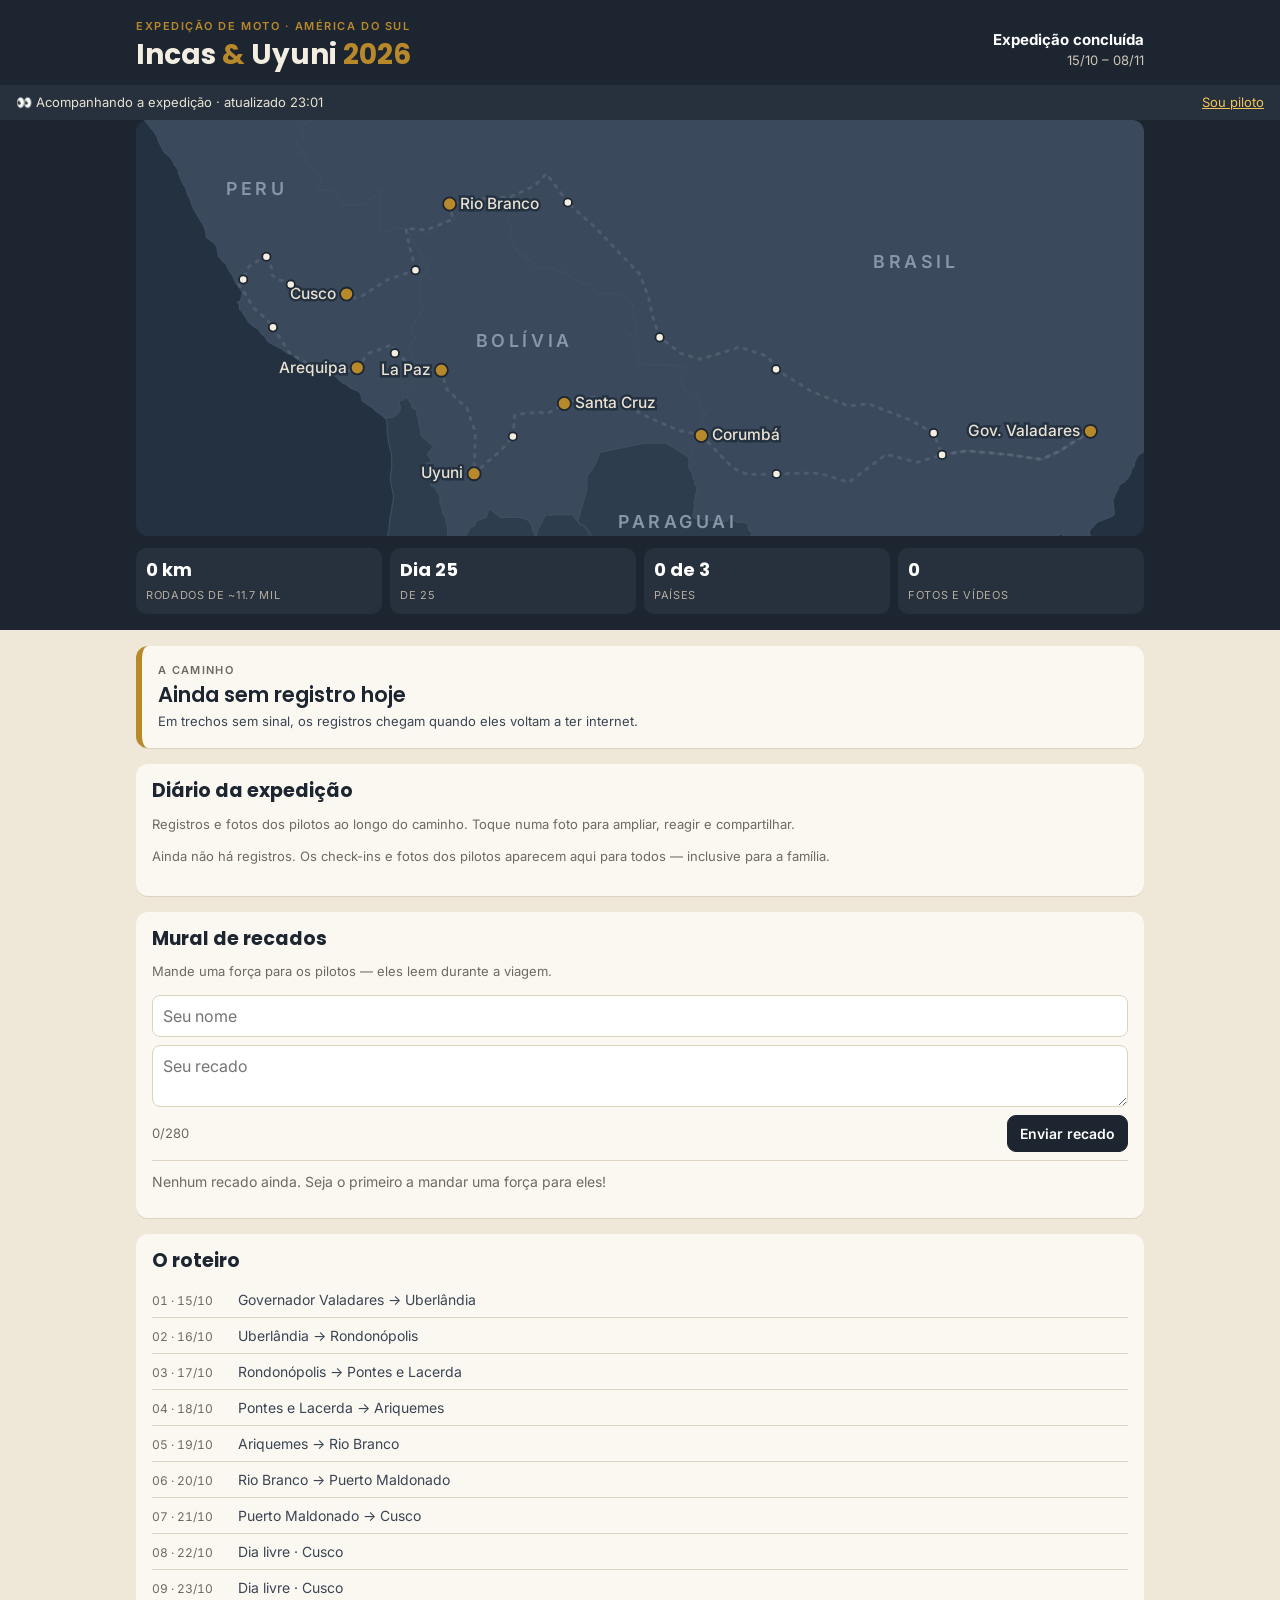
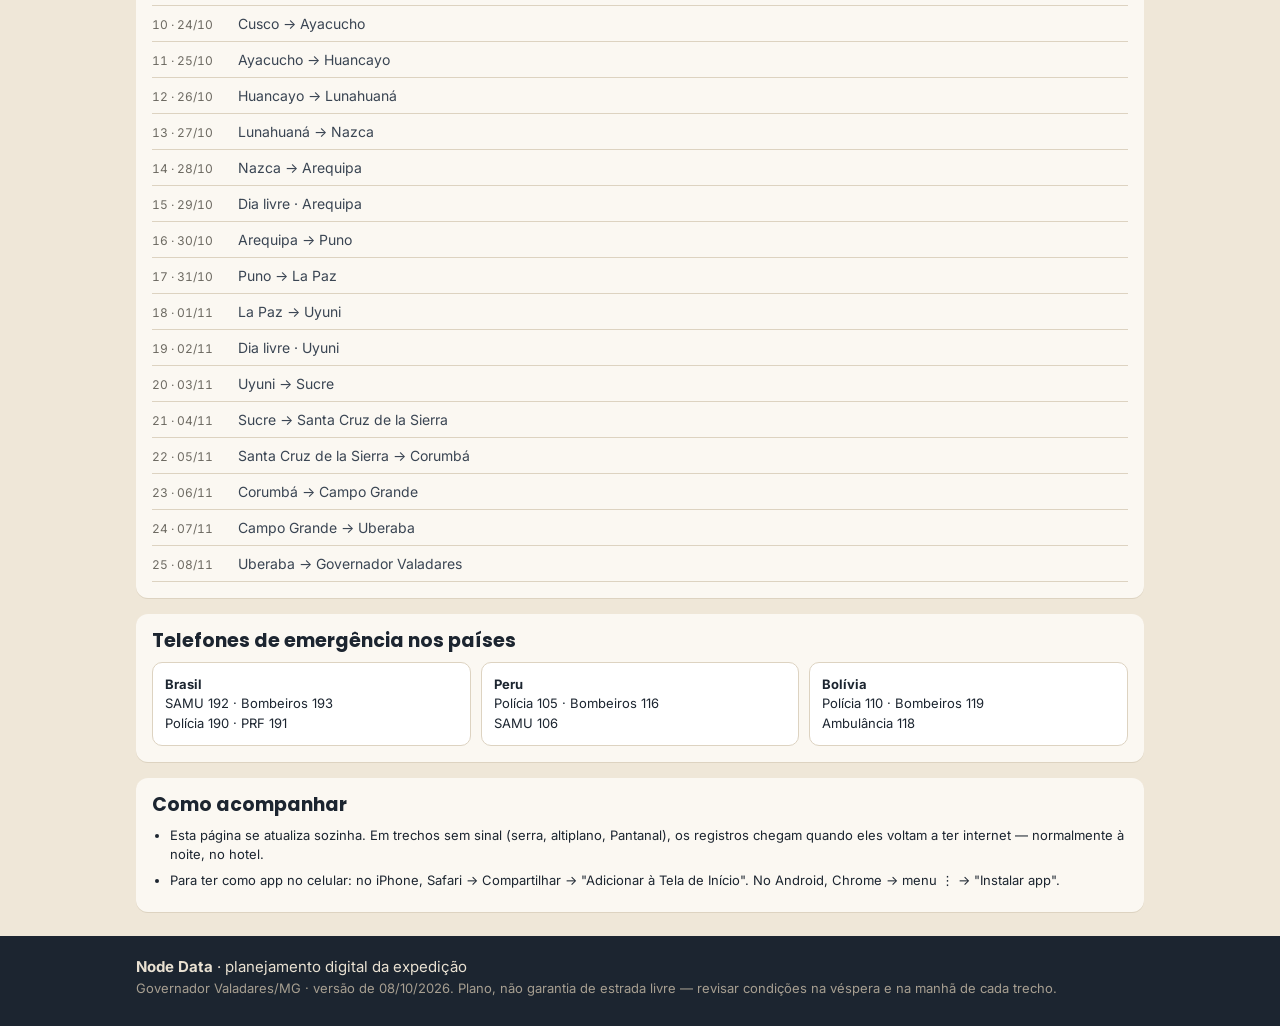
==== commit aec23104: "Atualizações aparecem na hora, só fotos (sem vídeo), telefones de emergência para a família - Servic" ====
--- a/index.html
+++ b/index.html
@@ -65,6 +65,15 @@
   </section>
 
   <section class="panel family-only small">
+    <h2>Telefones de emergência nos países</h2>
+    <div class="grid3">
+      <div class="card"><b>Brasil</b><br>SAMU 192 · Bombeiros 193<br>Polícia 190 · PRF 191</div>
+      <div class="card"><b>Peru</b><br>Polícia 105 · Bombeiros 116<br>SAMU 106</div>
+      <div class="card"><b>Bolívia</b><br>Polícia 110 · Bombeiros 119<br>Ambulância 118</div>
+    </div>
+  </section>
+
+  <section class="panel family-only small">
     <h2>Como acompanhar</h2>
     <ul class="plain">
       <li>Esta página se atualiza sozinha. Em trechos sem sinal (serra, altiplano, Pantanal), os registros chegam quando eles voltam a ter internet — normalmente à noite, no hotel.</li>
@@ -126,7 +135,7 @@
     <ul class="small">
       <li><span class="tag c">Certo</span> cidade com posto conhecido. <span class="tag p">Provável</span> deve ter, confirmar na hora. <span class="tag s">Suposição</span> não conte com ele.</li>
       <li>Km são estimativas a partir do roadbook. As coordenadas são o centro de cada cidade, não do posto: use os botões "Postos perto" para achar o posto.</li>
-      <li>Check-ins e fotos dos pilotos aparecem para todos que abrirem o link. Sem sinal, ficam guardados no celular (⏳) e sobem sozinhos quando a internet voltar — no iPhone, basta abrir o app com sinal.</li>
+      <li>Check-ins e fotos dos pilotos aparecem para todos que abrirem o link. Vídeos ficam só na galeria do celular. Sem sinal, ficam guardados no celular (⏳) e sobem sozinhos quando a internet voltar — no iPhone, basta abrir o app com sinal.</li>
       <li>Para instalar como app: no iPhone, Safari → botão Compartilhar → "Adicionar à Tela de Início". No Android, Chrome → menu ⋮ → "Instalar app".</li>
       <li>Botões de busca abrem o Google Maps ao vivo (horário, avaliações, se está aberto).</li>
     </ul>
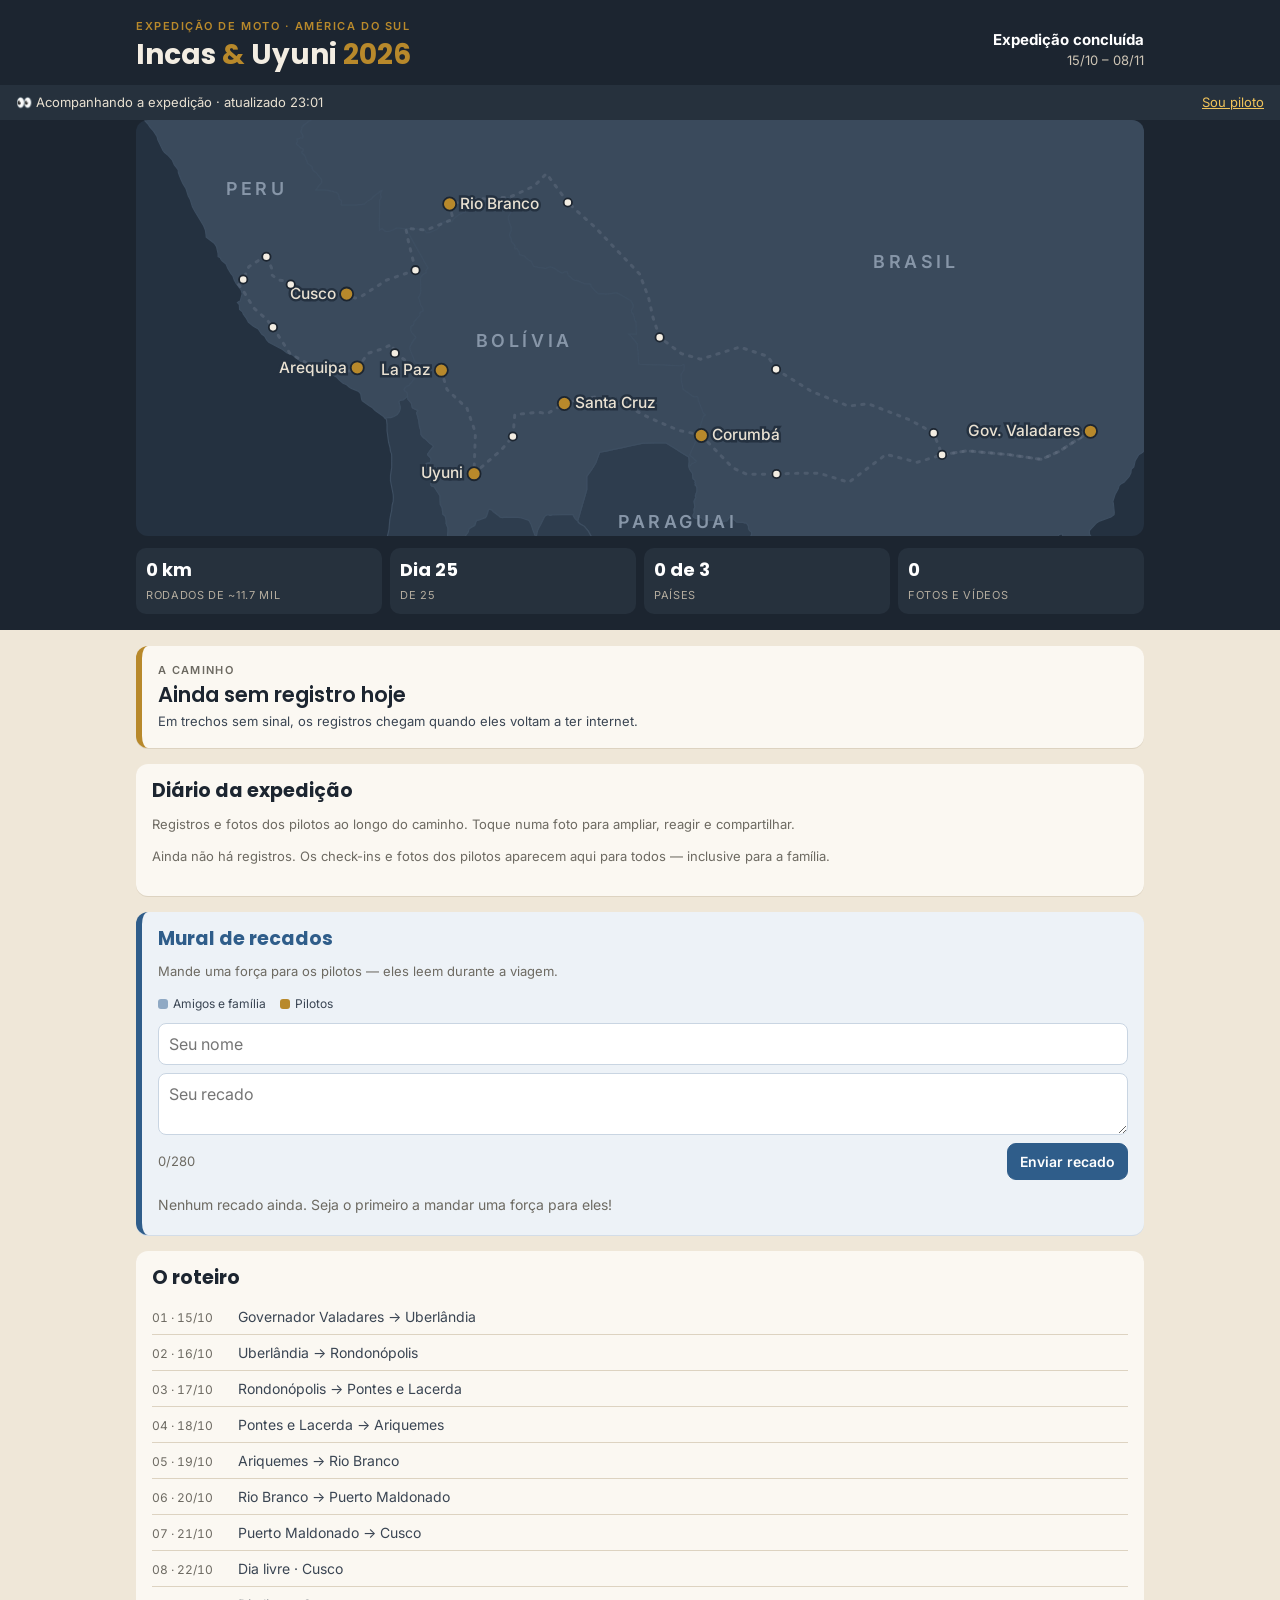
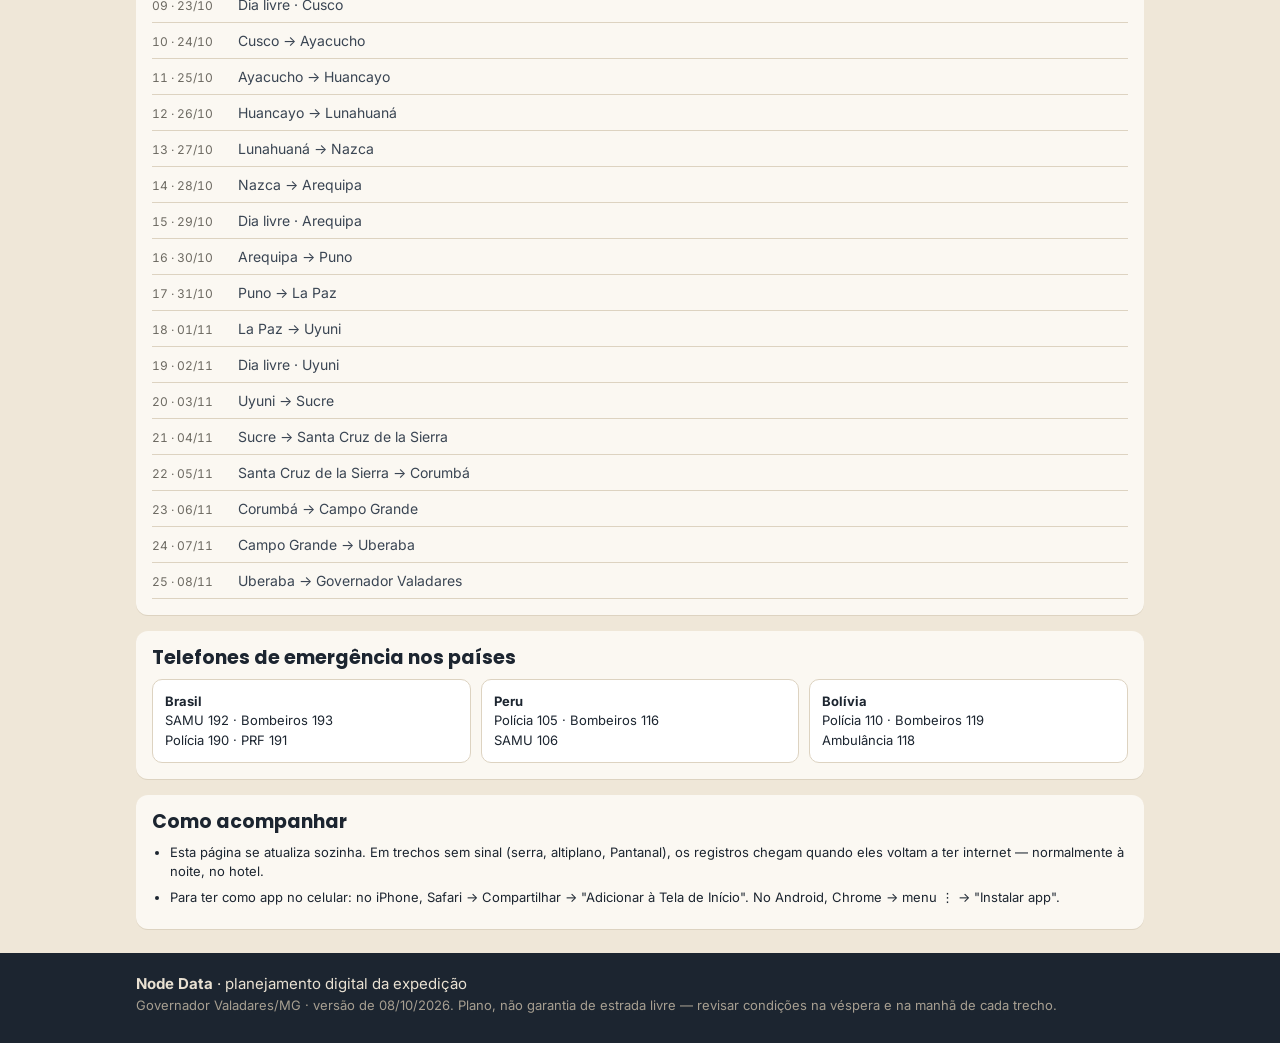
==== commit 21338aaa: "Mural em destaque (azul) e cores distintas para recados de pilotos e da família Co-Authored-By: Clau" ====
--- a/index.html
+++ b/index.html
@@ -51,6 +51,7 @@
   <section class="panel" id="mural">
     <h2>Mural de recados</h2>
     <p class="small muted">Mande uma força para os pilotos — eles leem durante a viagem.</p>
+    <div class="mlegend"><span><i style="background:#8fa9c4"></i>Amigos e família</span><span><i style="background:#b8892b"></i>Pilotos</span></div>
     <form id="mural-form" class="mform" autocomplete="on">
       <input name="name" maxlength="40" placeholder="Seu nome" required>
       <textarea name="body" maxlength="280" rows="2" placeholder="Seu recado" required></textarea>
--- a/style.css
+++ b/style.css
@@ -180,14 +180,25 @@
 .mform{display:grid;gap:8px;margin:10px 0 6px}
 .mform input,.mform textarea{width:100%;padding:10px;border:1px solid var(--line);border-radius:8px;font:16px Inter,sans-serif;background:#fff;resize:vertical}
 .mrow{display:flex;justify-content:space-between;align-items:center}
-.wall{list-style:none;padding:0;margin:8px 0 0}
-.wall li{border-top:1px solid var(--line);padding:10px 0}
-.wall li.fp{background:#f6efe0;margin:0 -16px;padding:10px 16px}
-.wall .mh{display:flex;gap:8px;align-items:baseline;font-size:14px}
-.wall .mh span{font-size:12px;color:var(--muted)}
+/* mural em destaque: azul sóbrio; recados da família em branco, dos pilotos em areia */
+#mural{background:#edf2f7;border-left:6px solid #2f5d8a;box-shadow:0 1px 0 #d3dde8}
+#mural h2{color:#2f5d8a}
+#mural .mlegend{display:flex;gap:14px;font-size:12px;color:var(--ink2);margin:2px 0 6px}
+#mural .mlegend i{display:inline-block;width:10px;height:10px;border-radius:3px;margin-right:5px;vertical-align:-1px}
+#mural .mform .btn{background:#2f5d8a;border-color:#2f5d8a}
+#mural .mform input,#mural .mform textarea{border-color:#c9d5e2}
+.wall{list-style:none;padding:0;margin:10px 0 0;display:grid;gap:8px}
+.wall li{background:#fff;border:1px solid #d3dde8;border-left:4px solid #8fa9c4;border-radius:10px;padding:10px 12px}
+.wall li.fp{background:#f7f0e1;border-color:#e6d6b3;border-left-color:var(--gold)}
+.wall .mh{display:flex;gap:8px;align-items:baseline;font-size:14px;flex-wrap:wrap}
+.wall .mh b{color:#2f5d8a}
+.wall li.fp .mh b{color:#8a6420}
+.wall .who{font-size:11px;font-weight:600;border-radius:99px;padding:1px 7px;background:#e3eaf2;color:#2f5d8a}
+.wall li.fp .who{background:#efe1c2;color:#7a5410}
+.wall .mh span.t{font-size:12px;color:var(--muted)}
 .wall .del{margin-left:auto;color:var(--red);font-size:12px}
 .wall p{margin:4px 0 0;font-size:15px;white-space:pre-wrap;overflow-wrap:anywhere}
-.wall .empty,.wall .more-li{color:var(--muted);font-size:14px}
+.wall .empty,.wall .more-li{background:transparent;border:0;color:var(--muted);font-size:14px;padding:4px 0}
 .resumo{list-style:none;padding:0;margin:0}
 .resumo li{display:flex;gap:10px;align-items:baseline;padding:7px 0;border-bottom:1px solid var(--line);font-size:14px}
 .resumo .rd{color:var(--muted);font-size:12px;min-width:76px;font-variant-numeric:tabular-nums}
